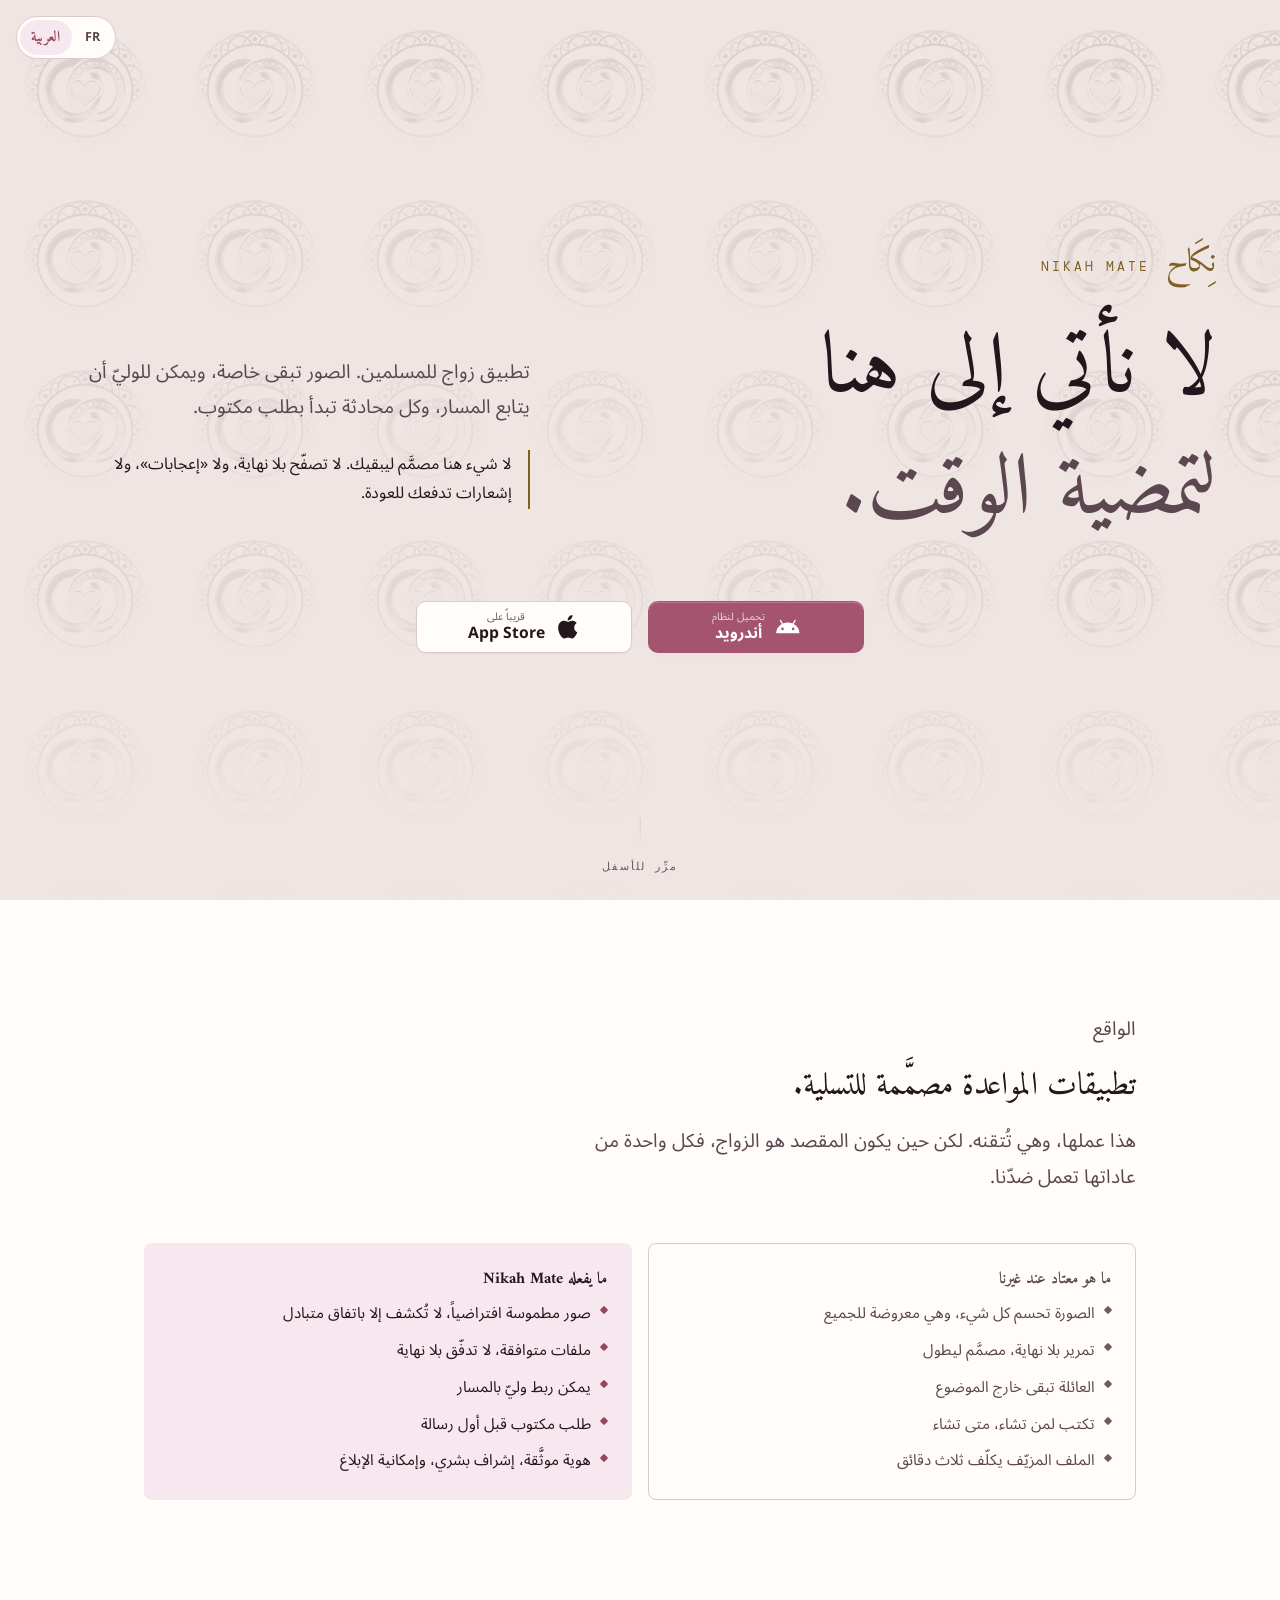
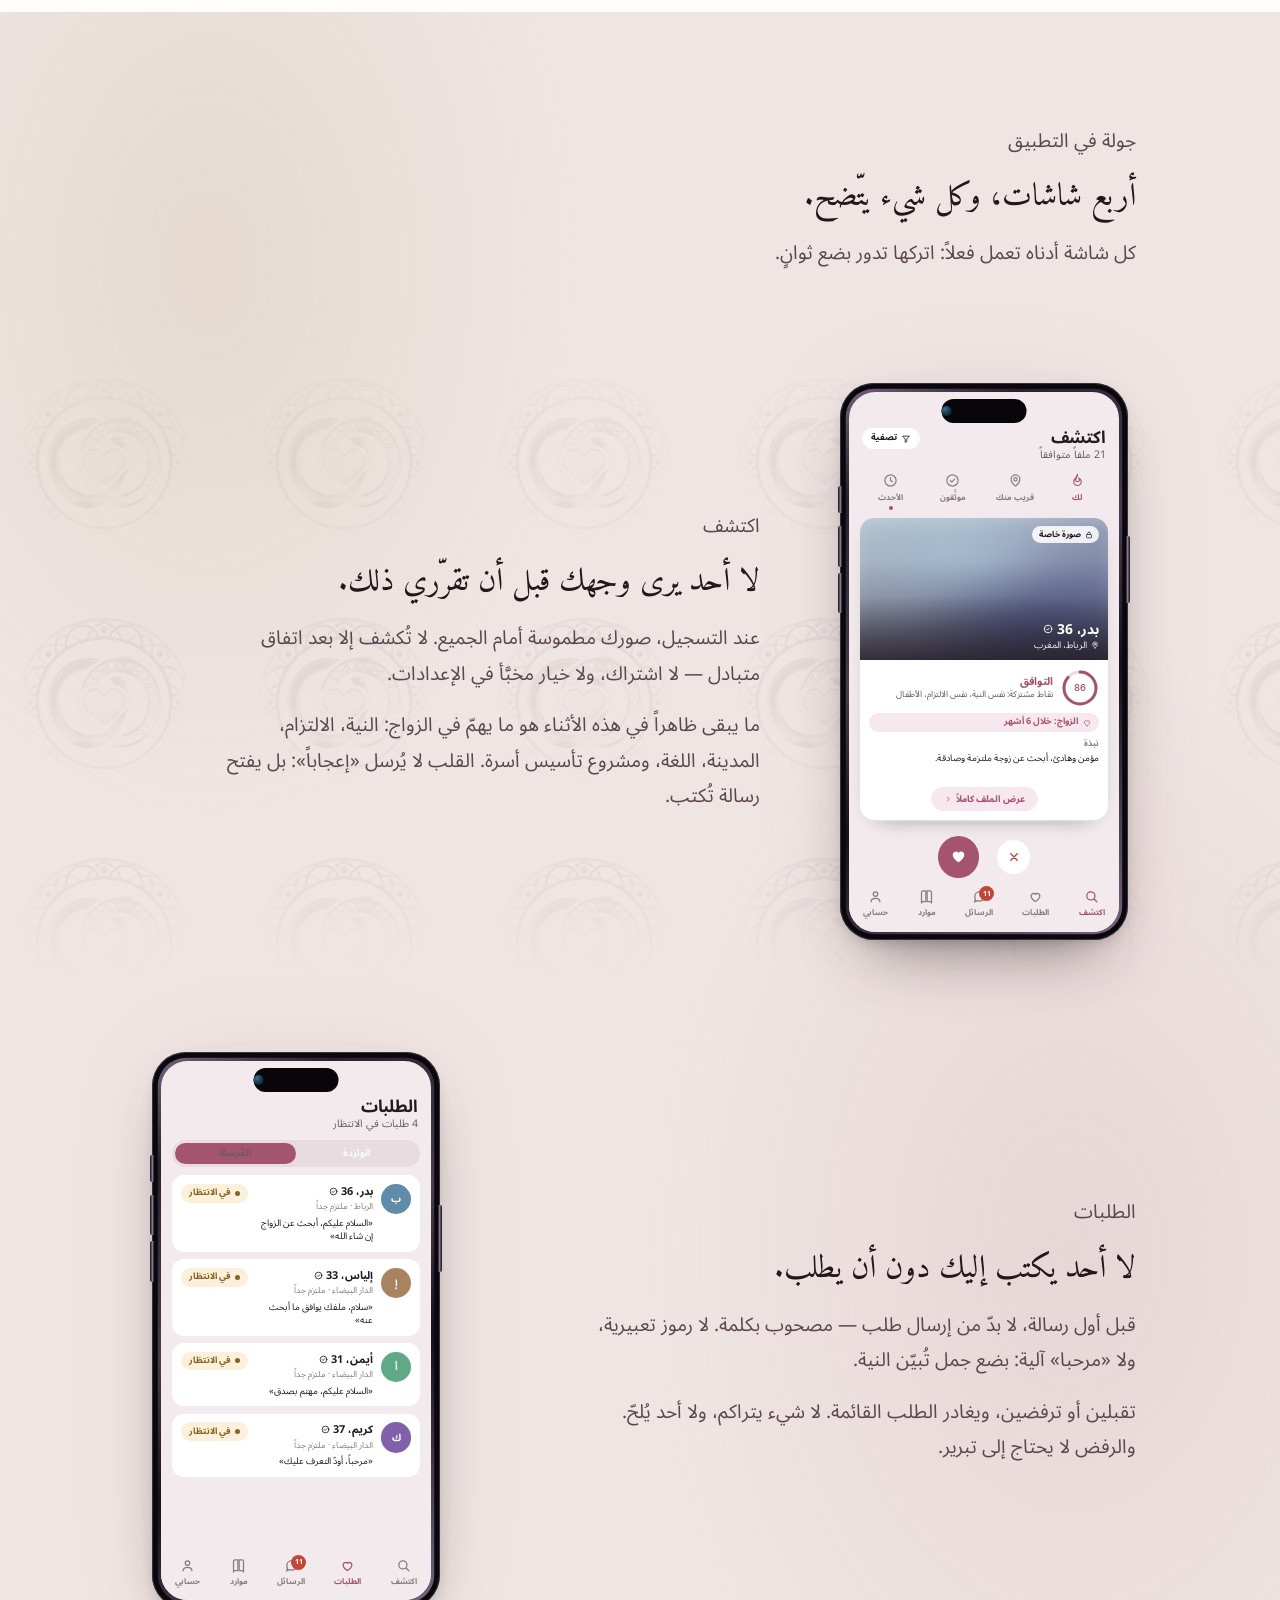
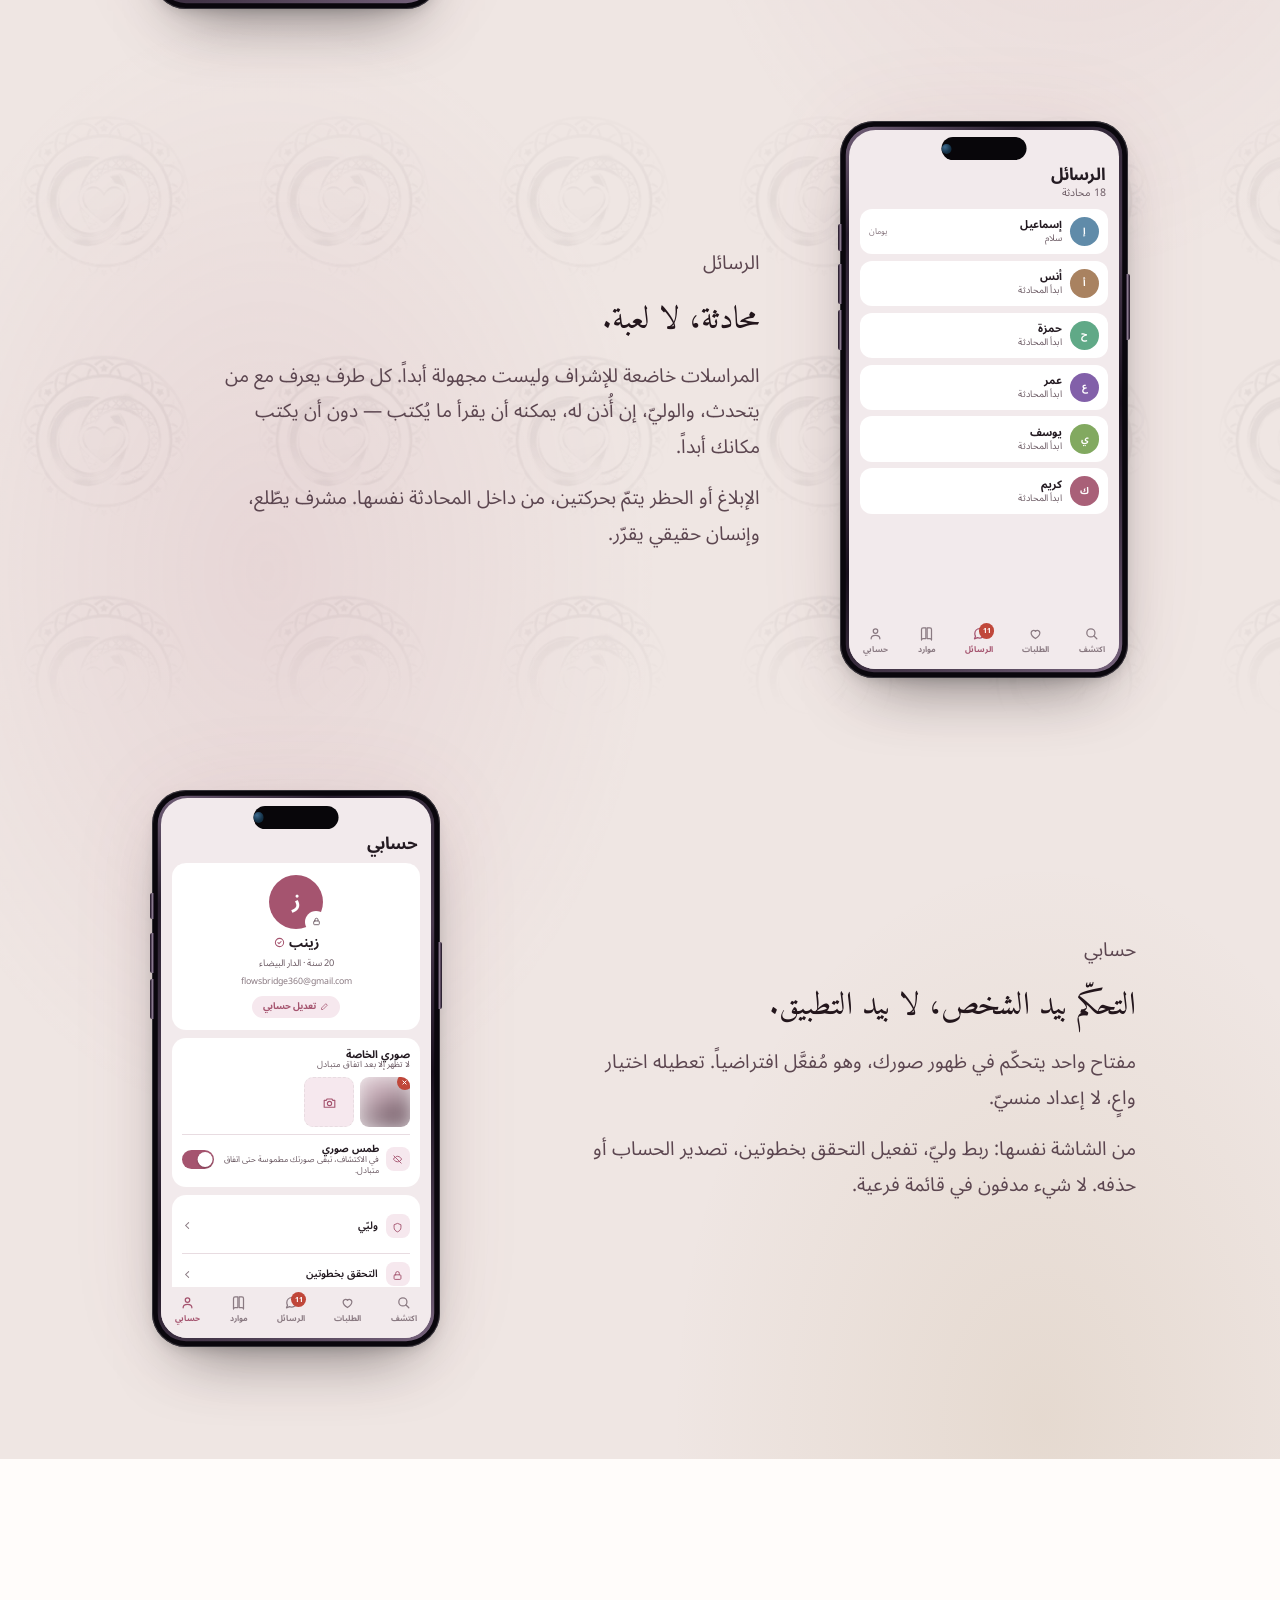
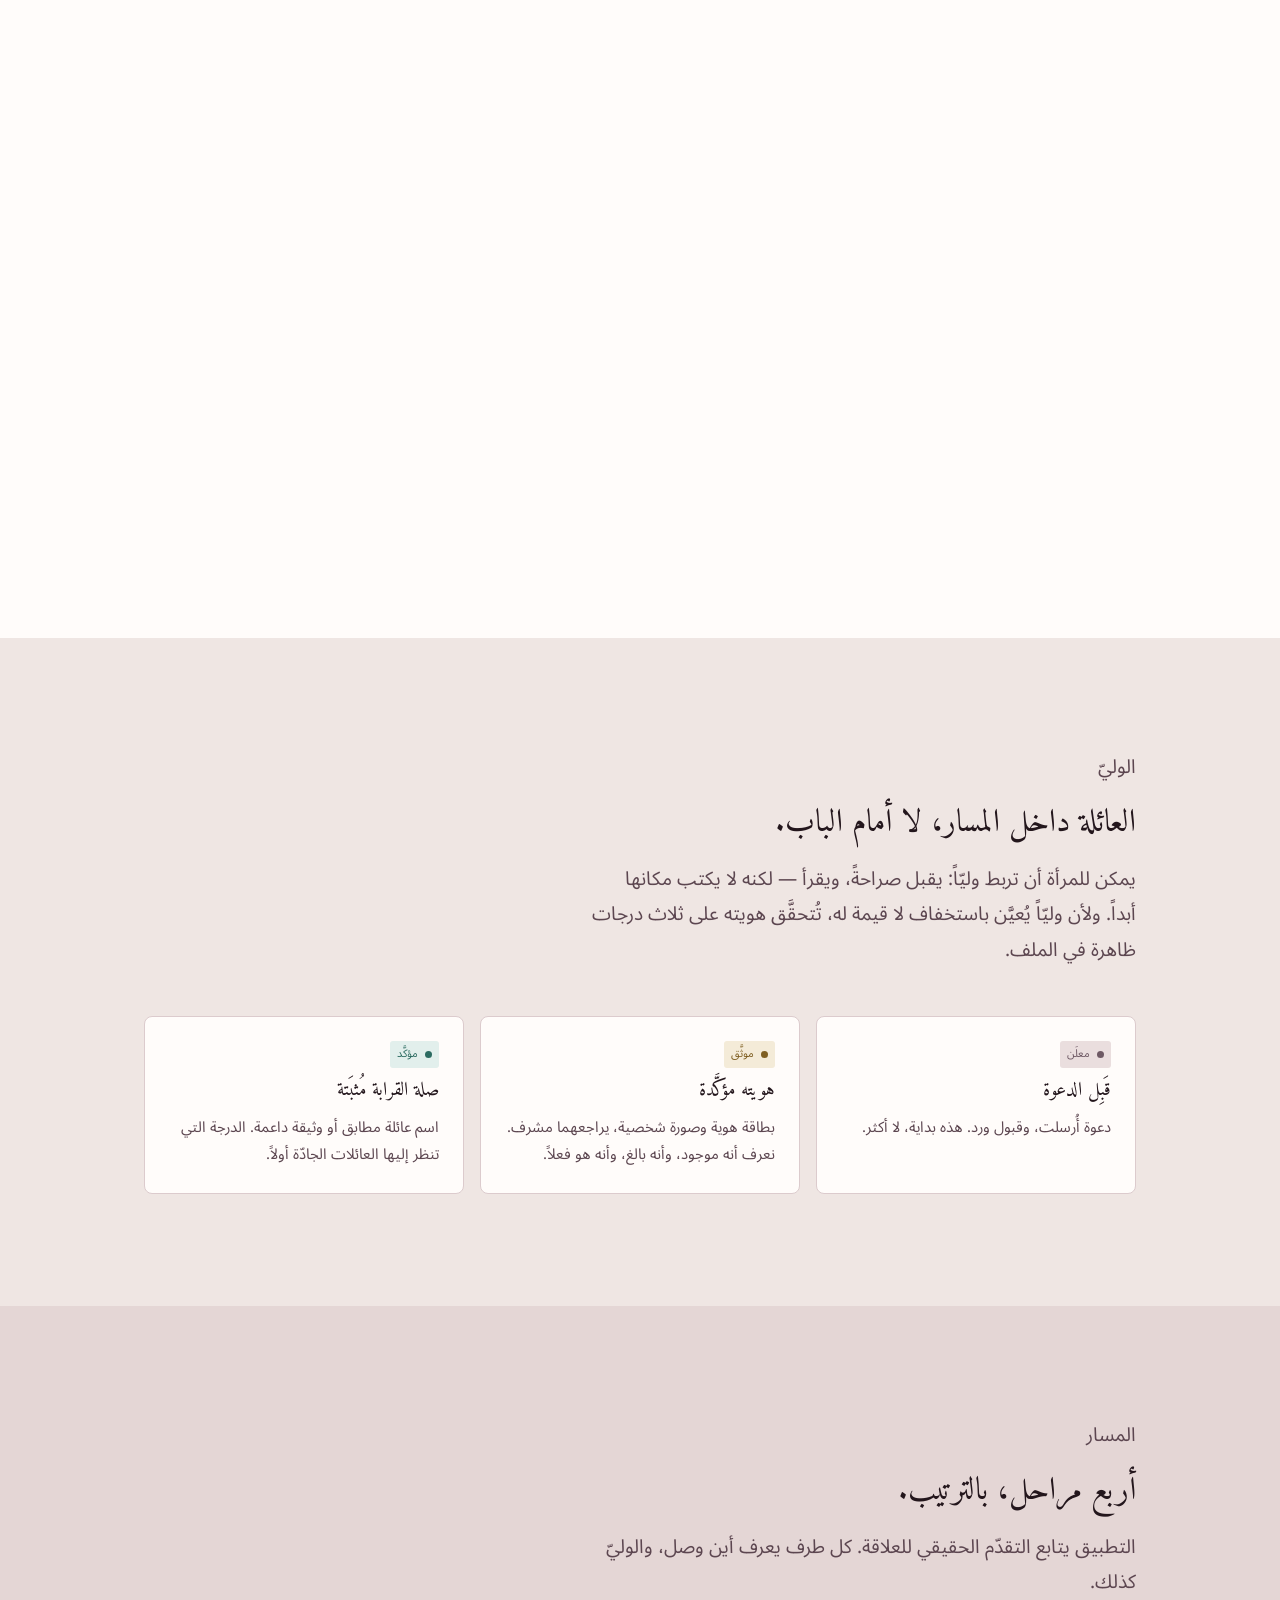
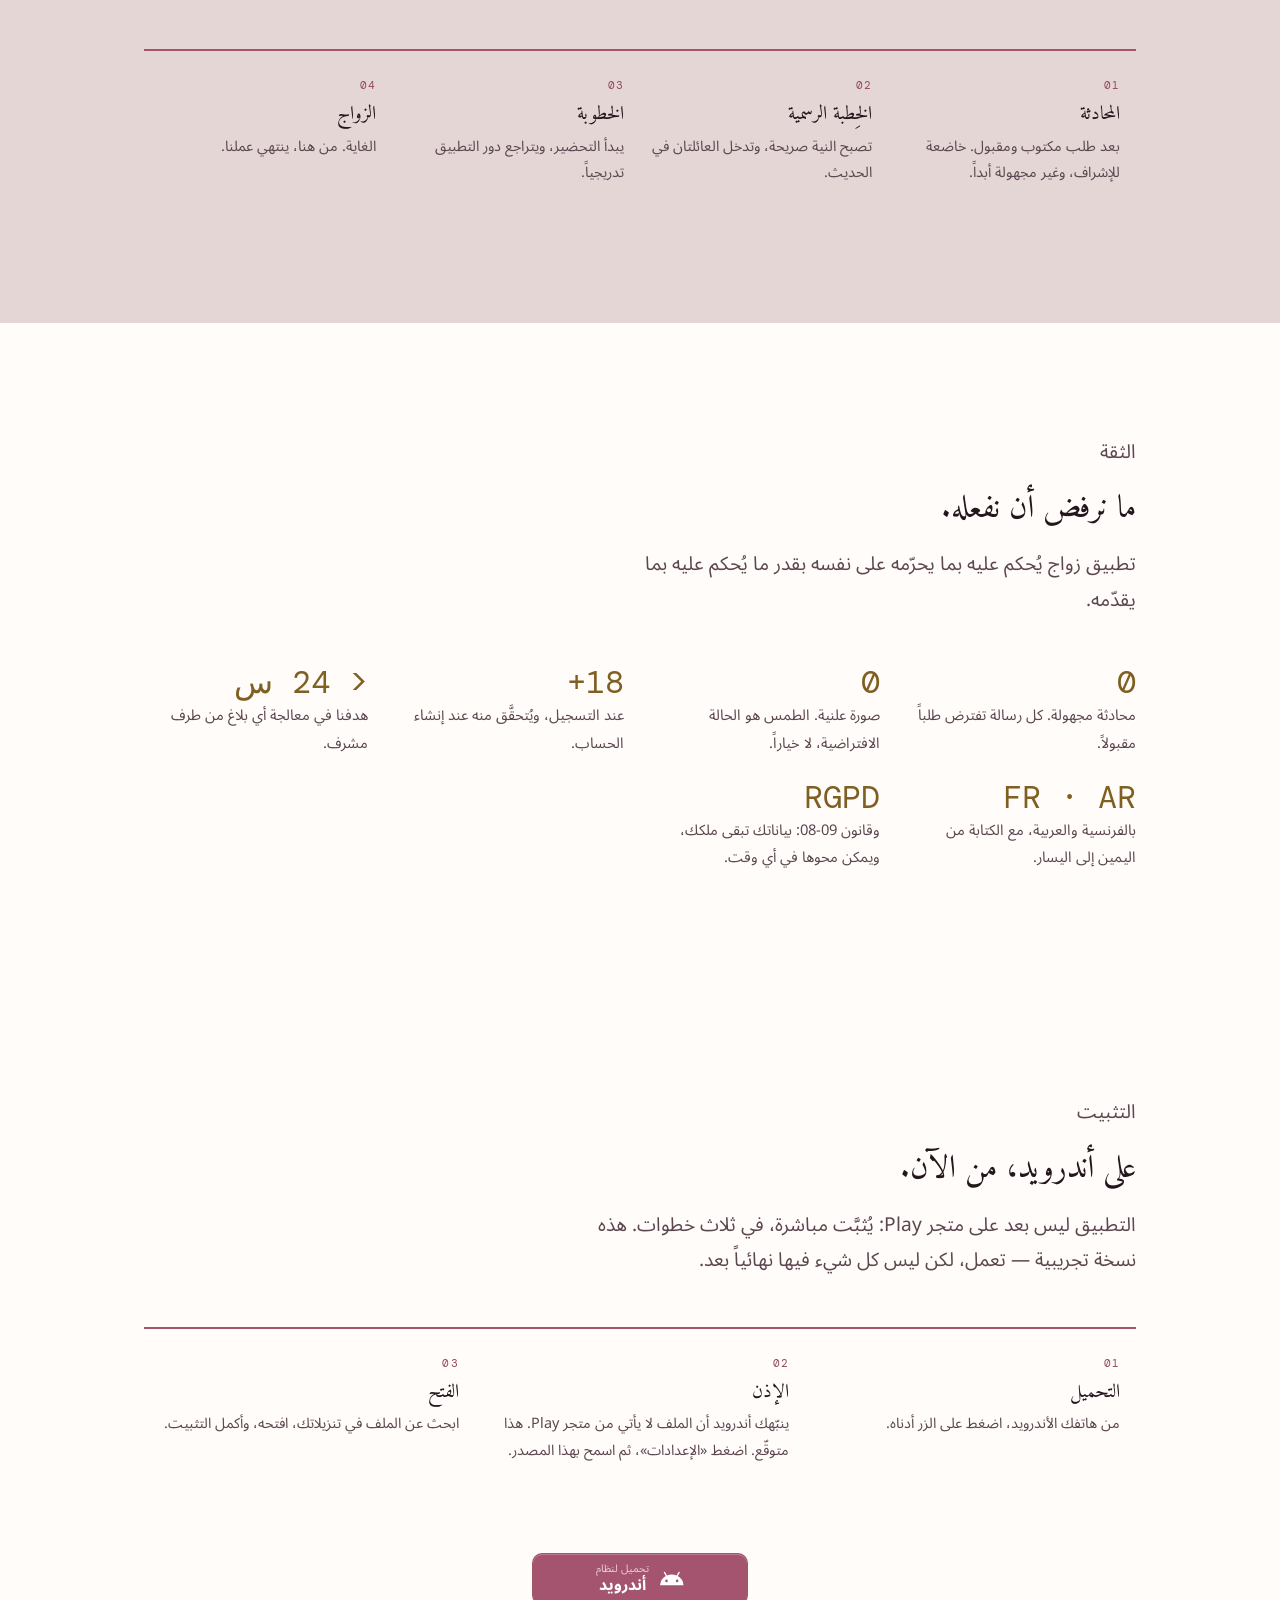
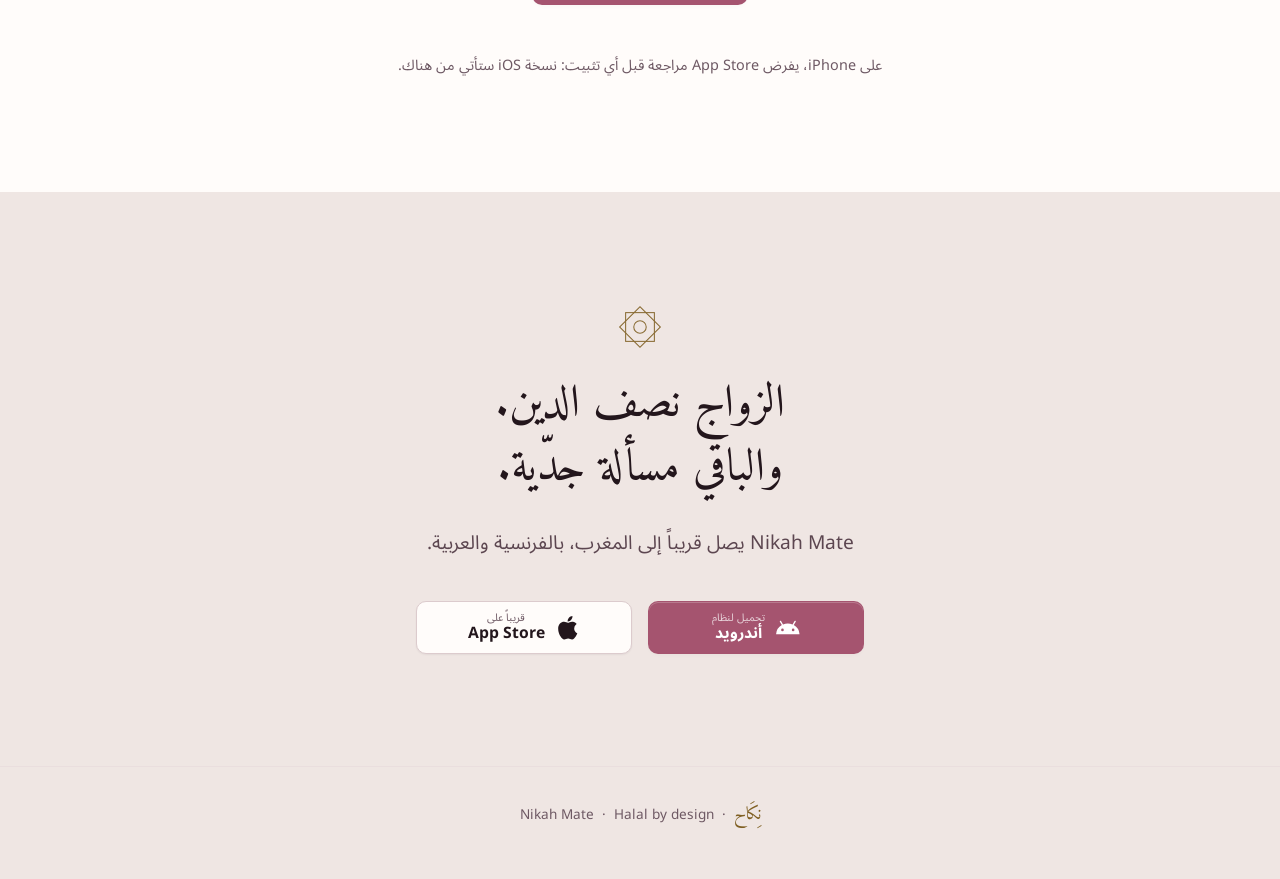
==== ar/index.html @ 3fc9ec85 "feat(i18n): add arabic version with rtl support" ====
<!doctype html>
<html lang="ar" dir="rtl">
<head>
<meta charset="utf-8">
<meta name="viewport" content="width=device-width, initial-scale=1">

<title>Nikah Mate — تطبيق زواج للمسلمين</title>
<meta name="description" content="تطبيق زواج للمسلمين: صور خاصة افتراضياً، ووليّ مرتبط بالمسار، ومحادثات خاضعة للإشراف. قريباً على iOS وأندرويد.">

<!-- Adresse publique du site. Si tu passes un jour à un vrai nom de
     domaine, ce sont ces trois lignes à changer : canonical, og:url,
     og:image. -->
<link rel="canonical" href="https://nikah-mate.netlify.app/ar/">

<!-- Les deux versions de la même page. « x-default » désigne celle à
     servir quand la langue du visiteur ne correspond à aucune des deux. -->
<link rel="alternate" hreflang="fr" href="https://nikah-mate.netlify.app/">
<link rel="alternate" hreflang="ar" href="https://nikah-mate.netlify.app/ar/">
<link rel="alternate" hreflang="x-default" href="https://nikah-mate.netlify.app/">

<meta property="og:type" content="website">
<meta property="og:locale" content="ar_MA">
<meta property="og:site_name" content="Nikah Mate">
<meta property="og:title" content="Nikah Mate — تطبيق زواج للمسلمين">
<meta property="og:description" content="صور خاصة افتراضياً، ووليّ مرتبط بالمسار، ومحادثات خاضعة للإشراف. لا نأتي إلى هنا لتمضية الوقت.">
<meta property="og:url" content="https://nikah-mate.netlify.app/ar/">
<meta property="og:image" content="https://nikah-mate.netlify.app/assets/og.png">
<meta property="og:image:width" content="1200">
<meta property="og:image:height" content="630">
<meta property="og:image:alt" content="شعار Nikah Mate على خلفية باذنجانية.">
<meta name="twitter:card" content="summary_large_image">

<link rel="icon" type="image/png" sizes="32x32" href="../assets/favicon-32.png">
<link rel="apple-touch-icon" href="../assets/apple-touch-icon.png">

<!-- La couleur de la barre du navigateur suit le thème du visiteur. -->
<meta name="theme-color" content="#EFE6E3" media="(prefers-color-scheme: light)">
<meta name="theme-color" content="#191014" media="(prefers-color-scheme: dark)">

<link rel="preconnect" href="https://fonts.googleapis.com">
<link rel="preconnect" href="https://fonts.gstatic.com" crossorigin>
<link rel="stylesheet" href="https://fonts.googleapis.com/css2?family=Amiri:wght@400;700&family=DM+Mono:wght@400;500&family=Noto+Sans+Arabic:wght@400;500;700&family=DM+Sans:opsz,wght@9..40,400;9..40,500;9..40,700&family=Marcellus&display=swap">

<link rel="stylesheet" href="../assets/styles.css">
<script src="../assets/app.js" defer></script>
</head>
<body>

<nav class="langs" aria-label="اللغة">
  <a href="/" lang="fr">FR</a>
  <a href="/ar/" class="ar" lang="ar" aria-current="true">العربية</a>
</nav>

<!-- ══ pictogrammes, définis une fois ══ -->
<svg width="0" height="0" style="position:absolute" aria-hidden="true">
  <defs>
    <g id="i-flame"><path d="M12 2c1 4-3 5-3 9a3 3 0 0 0 6 0c0-1-.4-2-1-3 2 1 4 3.5 4 6a6 6 0 0 1-12 0c0-5 5-6 6-12z"/></g>
    <g id="i-pin"><path d="M12 21s7-5.5 7-11a7 7 0 1 0-14 0c0 5.5 7 11 7 11z"/><circle cx="12" cy="10" r="2.6"/></g>
    <g id="i-check-c"><circle cx="12" cy="12" r="9"/><path d="M8.5 12.2l2.4 2.4 4.6-4.8"/></g>
    <g id="i-clock"><circle cx="12" cy="12" r="9"/><path d="M12 7.5V12l3 1.8"/></g>
    <g id="i-search"><circle cx="11" cy="11" r="6.5"/><path d="M16 16l4.5 4.5"/></g>
    <g id="i-hands"><path d="M12 20s-7-4.3-7-9a4 4 0 0 1 7-2.6A4 4 0 0 1 19 11c0 4.7-7 9-7 9z"/></g>
    <g id="i-msg"><path d="M20.5 11.5a7.8 7.8 0 0 1-8.5 7.8 9 9 0 0 1-3.2-.6L4 20.5l1.6-4.2a7.6 7.6 0 0 1-1.1-4A8 8 0 0 1 12 4.3a8 8 0 0 1 8.5 7.2z"/></g>
    <g id="i-book"><path d="M4 5.5A2.5 2.5 0 0 1 6.5 3H11v17H6.5A2.5 2.5 0 0 0 4 22.5z"/><path d="M20 5.5A2.5 2.5 0 0 0 17.5 3H13v17h4.5a2.5 2.5 0 0 1 2.5 2.5z"/></g>
    <g id="i-user"><circle cx="12" cy="8" r="3.6"/><path d="M5 20.5c0-3.6 3.1-5.6 7-5.6s7 2 7 5.6"/></g>
    <g id="i-heart"><path d="M12 20.4S3.8 15.2 3.8 9.6A4.6 4.6 0 0 1 12 6.9a4.6 4.6 0 0 1 8.2 2.7c0 5.6-8.2 10.8-8.2 10.8z"/></g>
    <g id="i-x"><path d="M6.5 6.5l11 11M17.5 6.5l-11 11"/></g>
    <g id="i-funnel"><path d="M4 5h16l-6 7v6l-4 2v-8z"/></g>
    <g id="i-chev"><path d="M9.5 5.5L16 12l-6.5 6.5"/></g>
    <g id="i-lock"><rect x="4.5" y="10.5" width="15" height="10" rx="2.2"/><path d="M8 10.5V7.4a4 4 0 0 1 8 0v3.1"/></g>
    <g id="i-shield"><path d="M12 3l7.5 3v6c0 4.6-3.2 8-7.5 9.5C7.7 20 4.5 16.6 4.5 12V6z"/></g>
    <g id="i-cam"><path d="M3.5 8.5h3.2l1.6-2.2h7.4l1.6 2.2h3.2v11h-17z"/><circle cx="12" cy="13.6" r="3.4"/></g>
    <g id="i-eye-off"><path d="M4 4l16 16"/><path d="M9.6 5.4A9.8 9.8 0 0 1 12 5c5.5 0 9 6 9 6a15 15 0 0 1-3.2 3.9M6.3 7.4A15.6 15.6 0 0 0 3 11s3.5 6 9 6a9.6 9.6 0 0 0 3.6-.7"/></g>
    <g id="i-apple"><path d="M16.36 1.43c0 1.14-.49 2.27-1.17 3.08-.75.9-1.99 1.57-2.99 1.57-.12 0-.23-.02-.3-.03a1.9 1.9 0 0 1-.04-.39c0-1.15.57-2.27 1.21-2.98.8-.94 2.14-1.64 3.24-1.68.03.13.05.28.05.43zm4.57 15.71c-.03.07-.47 1.58-1.52 3.12-.95 1.34-1.94 2.71-3.43 2.71-1.52 0-1.9-.88-3.63-.88-1.7 0-2.3.91-3.67.91-1.38 0-2.33-1.26-3.43-2.8C4 18.38 2.97 15.57 2.97 12.92c0-4.28 2.79-6.55 5.55-6.55 1.45 0 2.67.95 3.6.95.86 0 2.22-1.01 3.9-1.01.61 0 2.88.06 4.37 2.19-.13.09-2.38 1.37-2.38 4.19 0 3.26 2.85 4.42 2.95 4.45z"/></g>
    <g id="i-android"><path d="M17.6 9.48l1.84-3.18a.63.63 0 0 0-.26-.85.64.64 0 0 0-.83.22l-1.88 3.24a11.43 11.43 0 0 0-8.94 0L5.65 5.67a.64.64 0 0 0-.87-.2c-.28.18-.37.54-.22.83L6.4 9.48A10.78 10.78 0 0 0 1 18h22a10.78 10.78 0 0 0-5.4-8.52zM7 15.25a1.25 1.25 0 1 1 0-2.5 1.25 1.25 0 0 1 0 2.5zm10 0a1.25 1.25 0 1 1 0-2.5 1.25 1.25 0 0 1 0 2.5z"/></g>
    <g id="i-pencil"><path d="M15.5 4.5l4 4L8 20H4v-4z"/></g>
  </defs>
</svg>

<div class="progress" aria-hidden="true"></div>

<!-- ══════════════ HÉRO ══════════════ -->
<header class="hero">
  <div id="lattice" aria-hidden="true"></div>

  <div class="hero-inner">
    <div class="wordmark rise" style="--i:0">
      <span class="ar">نِكَاح</span>
      <span class="lat">Nikah&nbsp;Mate</span>
    </div>

    <h1 class="rise" style="--i:1">
      لا نأتي إلى هنا<br>
      <span class="soft">لتمضية الوقت.</span>
    </h1>

    <div class="hero-side">
      <p class="hero-lede rise" style="--i:2">
        تطبيق زواج للمسلمين. الصور تبقى خاصة، ويمكن للوليّ أن يتابع المسار،
        وكل محادثة تبدأ بطلب مكتوب.
      </p>

      <p class="hero-note rise" style="--i:3">
        لا شيء هنا مصمَّم ليبقيك. لا تصفّح بلا نهاية، ولا «إعجابات»،
        ولا إشعارات تدفعك للعودة.
      </p>
    </div>

    <div class="cta-row rise" style="--i:4">
      <a class="store store--go" href="https://github.com/bisrikarim/nikah-mate-site/releases/latest/download/nikah-mate.apk" download>
        <svg class="store-ico" viewBox="0 0 24 24" fill="currentColor" aria-hidden="true"><use href="#i-android"/></svg>
        <span class="store-tx">
          <span class="small">تحميل لنظام</span>
          <span class="big">أندرويد</span>
        </span>
      </a>
      <span class="store">
        <svg class="store-ico" viewBox="0 0 24 24" fill="currentColor" aria-hidden="true"><use href="#i-apple"/></svg>
        <span class="store-tx">
          <span class="small">قريباً على</span>
          <span class="big">App Store</span>
        </span>
      </span>
    </div>
  </div>

  <div class="scroll-hint" aria-hidden="true"><i></i>مرِّر للأسفل</div>
</header>

<!-- ══════════════ LE CONSTAT ══════════════ -->
<section class="band band--surface">
  <div class="inner">
    <div class="prose rise">
      <p class="eyebrow">الواقع</p>
      <h2>تطبيقات المواعدة مصمَّمة للتسلية.</h2>
      <p>هذا عملها، وهي تُتقنه. لكن حين يكون المقصد هو الزواج، فكل واحدة من عاداتها تعمل ضدّنا.</p>
    </div>

    <div class="contrast-grid">
      <div class="pane pane--them rise" style="--i:0">
        <h3>ما هو معتاد عند غيرنا</h3>
        <ul>
          <li>الصورة تحسم كل شيء، وهي معروضة للجميع</li>
          <li>تمرير بلا نهاية، مصمَّم ليطول</li>
          <li>العائلة تبقى خارج الموضوع</li>
          <li>تكتب لمن تشاء، متى تشاء</li>
          <li>الملف المزيّف يكلّف ثلاث دقائق</li>
        </ul>
      </div>
      <div class="pane pane--us rise" style="--i:1">
        <h3>ما يفعله Nikah Mate</h3>
        <ul>
          <li>صور مطموسة افتراضياً، لا تُكشف إلا باتفاق متبادل</li>
          <li>ملفات متوافقة، لا تدفّق بلا نهاية</li>
          <li>يمكن ربط وليّ بالمسار</li>
          <li>طلب مكتوب قبل أول رسالة</li>
          <li>هوية موثَّقة، إشراف بشري، وإمكانية الإبلاغ</li>
        </ul>
      </div>
    </div>
  </div>
</section>

<!-- ══════════════════════════════════════════════════════════
     LE TOUR DE L'APPLICATION — quatre écrans, quatre gestes
     ══════════════════════════════════════════════════════════ -->
<section class="band band--tour">
  <div class="inner tour">

    <div class="prose rise">
      <p class="eyebrow">جولة في التطبيق</p>
      <h2>أربع شاشات، وكل شيء يتّضح.</h2>
      <p>كل شاشة أدناه تعمل فعلاً: اتركها تدور بضع ثوانٍ.</p>
    </div>

    <!-- ── 1. DÉCOUVRIR ── -->
    <div class="scene scene--tiled">
      <div class="ph rise" role="img" aria-label="شاشة الاكتشاف: بطاقة ملف بصورة مطموسة، والمدينة، ونسبة التوافق، وزرّا الرفض أو إرسال طلب.">
        <div class="ph-screen">
          <div class="ph-head">
            <div style="flex:1">
              <div class="ttl">اكتشف</div>
              <div class="sub">21 ملفاً متوافقاً</div>
            </div>
            <span class="a-pill" style="background:var(--a-card);color:var(--a-ink);padding:.28rem .55rem">
              <svg class="ico" width="10" height="10" viewBox="0 0 24 24" fill="none" stroke="currentColor" stroke-width="2" stroke-linejoin="round"><use href="#i-funnel"/></svg>
              تصفية
            </span>
          </div>

          <div class="ph-body">
            <div>
              <div class="sorttabs" id="d-tabs">
                <div class="sorttab on"><svg class="ico" width="15" height="15" viewBox="0 0 24 24" fill="none" stroke="currentColor" stroke-width="1.9" stroke-linejoin="round"><use href="#i-flame"/></svg><span>لك</span></div>
                <div class="sorttab"><svg class="ico" width="15" height="15" viewBox="0 0 24 24" fill="none" stroke="currentColor" stroke-width="1.9" stroke-linejoin="round"><use href="#i-pin"/></svg><span>قريب منك</span></div>
                <div class="sorttab"><svg class="ico" width="15" height="15" viewBox="0 0 24 24" fill="none" stroke="currentColor" stroke-width="1.9" stroke-linecap="round" stroke-linejoin="round"><use href="#i-check-c"/></svg><span>موثَّقون</span></div>
                <div class="sorttab"><svg class="ico" width="15" height="15" viewBox="0 0 24 24" fill="none" stroke="currentColor" stroke-width="1.9" stroke-linecap="round"><use href="#i-clock"/></svg><span>الأحدث</span></div>
              </div>
              <div class="dotrail"><b id="d-dot"></b></div>
            </div>

            <div class="stack" id="d-stack"></div>

            <div class="dacts">
              <div class="dbtn dbtn--no"><svg class="ico" width="14" height="14" viewBox="0 0 24 24" fill="none" stroke="currentColor" stroke-width="2.4" stroke-linecap="round"><use href="#i-x"/></svg></div>
              <div class="dbtn dbtn--yes" id="d-heart"><svg class="ico" width="17" height="17" viewBox="0 0 24 24" fill="currentColor"><use href="#i-heart"/></svg></div>
            </div>
          </div>

          <nav class="ph-tabs">
            <div class="ph-tab on"><svg class="ico" width="15" height="15" viewBox="0 0 24 24" fill="none" stroke="currentColor" stroke-width="2" stroke-linecap="round"><use href="#i-search"/></svg><span>اكتشف</span></div>
            <div class="ph-tab"><svg class="ico" width="15" height="15" viewBox="0 0 24 24" fill="none" stroke="currentColor" stroke-width="2" stroke-linejoin="round"><use href="#i-hands"/></svg><span>الطلبات</span></div>
            <div class="ph-tab"><svg class="ico" width="15" height="15" viewBox="0 0 24 24" fill="none" stroke="currentColor" stroke-width="2" stroke-linejoin="round"><use href="#i-msg"/></svg><span>الرسائل</span><em class="nb">11</em></div>
            <div class="ph-tab"><svg class="ico" width="15" height="15" viewBox="0 0 24 24" fill="none" stroke="currentColor" stroke-width="2" stroke-linejoin="round"><use href="#i-book"/></svg><span>موارد</span></div>
            <div class="ph-tab"><svg class="ico" width="15" height="15" viewBox="0 0 24 24" fill="none" stroke="currentColor" stroke-width="2" stroke-linecap="round"><use href="#i-user"/></svg><span>حسابي</span></div>
          </nav>
        </div>
      </div>

      <div class="prose rise" style="--i:1">
        <p class="eyebrow">اكتشف</p>
        <h2>لا أحد يرى وجهك قبل أن تقرّري ذلك.</h2>
        <p>
          عند التسجيل، صورك مطموسة أمام الجميع. لا تُكشف إلا بعد اتفاق متبادل —
          لا اشتراك، ولا خيار مخبَّأ في الإعدادات.
        </p>
        <p>
          ما يبقى ظاهراً في هذه الأثناء هو ما يهمّ في الزواج: النية، الالتزام،
          المدينة، اللغة، ومشروع تأسيس أسرة. القلب لا يُرسل «إعجاباً»:
          بل يفتح رسالة تُكتب.
        </p>
      </div>
    </div>

    <!-- ── 2. DEMANDES ── -->
    <div class="scene scene--flip">
      <div class="ph rise" role="img" aria-label="شاشة الطلبات: الطلبات الواردة، وحالتها في الانتظار أو مقبولة.">
        <div class="ph-screen">
          <div class="ph-head">
            <div style="flex:1">
              <div class="ttl">الطلبات</div>
              <div class="sub" id="r-count">4 طلبات في الانتظار</div>
            </div>
          </div>

          <div class="ph-body">
            <div class="seg" id="r-seg">
              <b></b>
              <span class="on">الواردة</span>
              <span>المُرسَلة</span>
            </div>
            <div class="reqlist" id="r-list"></div>
          </div>

          <nav class="ph-tabs">
            <div class="ph-tab"><svg class="ico" width="15" height="15" viewBox="0 0 24 24" fill="none" stroke="currentColor" stroke-width="2" stroke-linecap="round"><use href="#i-search"/></svg><span>اكتشف</span></div>
            <div class="ph-tab on"><svg class="ico" width="15" height="15" viewBox="0 0 24 24" fill="none" stroke="currentColor" stroke-width="2" stroke-linejoin="round"><use href="#i-hands"/></svg><span>الطلبات</span></div>
            <div class="ph-tab"><svg class="ico" width="15" height="15" viewBox="0 0 24 24" fill="none" stroke="currentColor" stroke-width="2" stroke-linejoin="round"><use href="#i-msg"/></svg><span>الرسائل</span><em class="nb">11</em></div>
            <div class="ph-tab"><svg class="ico" width="15" height="15" viewBox="0 0 24 24" fill="none" stroke="currentColor" stroke-width="2" stroke-linejoin="round"><use href="#i-book"/></svg><span>موارد</span></div>
            <div class="ph-tab"><svg class="ico" width="15" height="15" viewBox="0 0 24 24" fill="none" stroke="currentColor" stroke-width="2" stroke-linecap="round"><use href="#i-user"/></svg><span>حسابي</span></div>
          </nav>
        </div>
      </div>

      <div class="prose rise" style="--i:1">
        <p class="eyebrow">الطلبات</p>
        <h2>لا أحد يكتب إليك دون أن يطلب.</h2>
        <p>
          قبل أول رسالة، لا بدّ من إرسال طلب — مصحوب بكلمة. لا رموز تعبيرية،
          ولا «مرحبا» آلية: بضع جمل تُبيّن النية.
        </p>
        <p>
          تقبلين أو ترفضين، ويغادر الطلب القائمة. لا شيء يتراكم، ولا أحد يُلحّ.
          والرفض لا يحتاج إلى تبرير.
        </p>
      </div>
    </div>

    <!-- ── 3. MESSAGES ── -->
    <div class="scene scene--tiled">
      <div class="ph rise" role="img" aria-label="شاشة الرسائل: قائمة المحادثات الجارية.">
        <div class="ph-screen">
          <div class="ph-head">
            <div style="flex:1">
              <div class="ttl">الرسائل</div>
              <div class="sub">18 محادثة</div>
            </div>
          </div>

          <div class="ph-body">
            <div class="convlist" id="m-list"></div>
          </div>

          <nav class="ph-tabs">
            <div class="ph-tab"><svg class="ico" width="15" height="15" viewBox="0 0 24 24" fill="none" stroke="currentColor" stroke-width="2" stroke-linecap="round"><use href="#i-search"/></svg><span>اكتشف</span></div>
            <div class="ph-tab"><svg class="ico" width="15" height="15" viewBox="0 0 24 24" fill="none" stroke="currentColor" stroke-width="2" stroke-linejoin="round"><use href="#i-hands"/></svg><span>الطلبات</span></div>
            <div class="ph-tab on"><svg class="ico" width="15" height="15" viewBox="0 0 24 24" fill="none" stroke="currentColor" stroke-width="2" stroke-linejoin="round"><use href="#i-msg"/></svg><span>الرسائل</span><em class="nb" id="m-badge">11</em></div>
            <div class="ph-tab"><svg class="ico" width="15" height="15" viewBox="0 0 24 24" fill="none" stroke="currentColor" stroke-width="2" stroke-linejoin="round"><use href="#i-book"/></svg><span>موارد</span></div>
            <div class="ph-tab"><svg class="ico" width="15" height="15" viewBox="0 0 24 24" fill="none" stroke="currentColor" stroke-width="2" stroke-linecap="round"><use href="#i-user"/></svg><span>حسابي</span></div>
          </nav>
        </div>
      </div>

      <div class="prose rise" style="--i:1">
        <p class="eyebrow">الرسائل</p>
        <h2>محادثة، لا لعبة.</h2>
        <p>
          المراسلات خاضعة للإشراف وليست مجهولة أبداً. كل طرف يعرف مع من يتحدث،
          والوليّ، إن أُذن له، يمكنه أن يقرأ ما يُكتب — دون أن يكتب مكانك أبداً.
        </p>
        <p>
          الإبلاغ أو الحظر يتمّ بحركتين، من داخل المحادثة نفسها. مشرف يطّلع،
          وإنسان حقيقي يقرّر.
        </p>
      </div>
    </div>

    <!-- ── 4. PROFIL ── -->
    <div class="scene scene--flip">
      <div class="ph rise" role="img" aria-label="شاشة الحساب: الصور الخاصة، ومفتاح الطمس، والوصول إلى الوليّ والتحقق بخطوتين.">
        <div class="ph-screen">
          <div class="ph-head"><div class="ttl">حسابي</div></div>

          <div class="ph-body">
            <div class="pcard">
              <div class="pav">
                <div class="circle">ز</div>
                <div class="badge"><svg class="ico" width="9" height="9" viewBox="0 0 24 24" fill="none" stroke="currentColor" stroke-width="2.4" stroke-linecap="round"><use href="#i-lock"/></svg></div>
              </div>
              <div class="nm">
                زينب
                <svg class="ico" width="11" height="11" viewBox="0 0 24 24" fill="none" stroke="var(--a-accent)" stroke-width="2.2" stroke-linecap="round" stroke-linejoin="round"><use href="#i-check-c"/></svg>
              </div>
              <div class="mt">20 سنة · الدار البيضاء</div>
              <div class="em">flowsbridge360@gmail.com</div>
              <span class="pbtn">
                <svg class="ico" width="9" height="9" viewBox="0 0 24 24" fill="none" stroke="currentColor" stroke-width="2" stroke-linejoin="round"><use href="#i-pencil"/></svg>
                تعديل حسابي
              </span>
            </div>

            <div class="psec">
              <div>
                <div class="h">صوري الخاصة</div>
                <div class="s">لا تظهر إلا بعد اتفاق متبادل</div>
              </div>

              <div class="photos">
                <div class="photo blurred" id="p-photo">
                  <div class="img" style="background:
                    radial-gradient(58% 52% at 42% 30%, #C9A9B6, transparent 68%),
                    radial-gradient(66% 58% at 70% 74%, #6E5460, transparent 72%),
                    linear-gradient(155deg, #EADCE1, #7C6470)"></div>
                  <div class="x"><svg class="ico" width="7" height="7" viewBox="0 0 24 24" fill="none" stroke="currentColor" stroke-width="3.4" stroke-linecap="round"><use href="#i-x"/></svg></div>
                </div>
                <div class="photo photo--add">
                  <svg class="ico" width="15" height="15" viewBox="0 0 24 24" fill="none" stroke="currentColor" stroke-width="1.8" stroke-linejoin="round"><use href="#i-cam"/></svg>
                </div>
              </div>

              <div class="prow">
                <div class="ic"><svg class="ico" width="11" height="11" viewBox="0 0 24 24" fill="none" stroke="currentColor" stroke-width="2" stroke-linecap="round"><use href="#i-eye-off"/></svg></div>
                <div class="tx">
                  <b>طمس صوري</b>
                  <span>في الاكتشاف، تبقى صورتك مطموسة حتى اتفاق متبادل.</span>
                </div>
                <div class="sw on" id="p-switch"><i></i></div>
              </div>
            </div>

            <div class="psec pmenu">
              <div>
                <div class="ic" style="width:1.5rem;height:1.5rem;border-radius:8px;background:var(--a-wash);color:var(--a-accent);display:grid;place-items:center">
                  <svg class="ico" width="11" height="11" viewBox="0 0 24 24" fill="none" stroke="currentColor" stroke-width="2" stroke-linejoin="round"><use href="#i-shield"/></svg>
                </div>
                وليّي
                <svg class="ico ch" width="11" height="11" viewBox="0 0 24 24" fill="none" stroke="currentColor" stroke-width="2.2" stroke-linecap="round"><use href="#i-chev"/></svg>
              </div>
              <div>
                <div class="ic" style="width:1.5rem;height:1.5rem;border-radius:8px;background:var(--a-wash);color:var(--a-accent);display:grid;place-items:center">
                  <svg class="ico" width="11" height="11" viewBox="0 0 24 24" fill="none" stroke="currentColor" stroke-width="2" stroke-linecap="round"><use href="#i-lock"/></svg>
                </div>
                التحقق بخطوتين
                <svg class="ico ch" width="11" height="11" viewBox="0 0 24 24" fill="none" stroke="currentColor" stroke-width="2.2" stroke-linecap="round"><use href="#i-chev"/></svg>
              </div>
            </div>
          </div>

          <nav class="ph-tabs">
            <div class="ph-tab"><svg class="ico" width="15" height="15" viewBox="0 0 24 24" fill="none" stroke="currentColor" stroke-width="2" stroke-linecap="round"><use href="#i-search"/></svg><span>اكتشف</span></div>
            <div class="ph-tab"><svg class="ico" width="15" height="15" viewBox="0 0 24 24" fill="none" stroke="currentColor" stroke-width="2" stroke-linejoin="round"><use href="#i-hands"/></svg><span>الطلبات</span></div>
            <div class="ph-tab"><svg class="ico" width="15" height="15" viewBox="0 0 24 24" fill="none" stroke="currentColor" stroke-width="2" stroke-linejoin="round"><use href="#i-msg"/></svg><span>الرسائل</span><em class="nb">11</em></div>
            <div class="ph-tab"><svg class="ico" width="15" height="15" viewBox="0 0 24 24" fill="none" stroke="currentColor" stroke-width="2" stroke-linejoin="round"><use href="#i-book"/></svg><span>موارد</span></div>
            <div class="ph-tab on"><svg class="ico" width="15" height="15" viewBox="0 0 24 24" fill="none" stroke="currentColor" stroke-width="2" stroke-linecap="round"><use href="#i-user"/></svg><span>حسابي</span></div>
          </nav>
        </div>
      </div>

      <div class="prose rise" style="--i:1">
        <p class="eyebrow">حسابي</p>
        <h2>التحكّم بيد الشخص، لا بيد التطبيق.</h2>
        <p>
          مفتاح واحد يتحكّم في ظهور صورك، وهو مُفعَّل افتراضياً. تعطيله اختيار
          واعٍ، لا إعداد منسيّ.
        </p>
        <p>
          من الشاشة نفسها: ربط وليّ، تفعيل التحقق بخطوتين، تصدير الحساب أو حذفه.
          لا شيء مدفون في قائمة فرعية.
        </p>
      </div>
    </div>

  </div>
</section>

<!-- ══════════════ COMPATIBILITÉ ══════════════ -->
<section class="band band--surface">
  <div class="inner">
    <div class="prose rise">
      <p class="eyebrow">التوافق</p>
      <h2>سبعة معايير. بلا أي ذكاء اصطناعي.</h2>
      <p>
        النتيجة ليست سرّاً صناعياً: إنها عملية جمع. هذه هي الأوزان بالضبط، كما هي
        مكتوبة في الكود. أي معيار لم تملئيه يُهمَل، ويُعاد توزيع وزنه على الباقي.
      </p>
    </div>

    <div class="weights rise">
      <div class="w-row"><span class="lbl">النية</span><div class="w-track"><div class="w-fill" style="--w:1;   --i:0"></div></div><span class="num mono">25</span></div>
      <div class="w-row"><span class="lbl">الالتزام</span><div class="w-track"><div class="w-fill" style="--w:0.8; --i:1"></div></div><span class="num mono">20</span></div>
      <div class="w-row"><span class="lbl">الأطفال</span><div class="w-track"><div class="w-fill" style="--w:0.8; --i:2"></div></div><span class="num mono">20</span></div>
      <div class="w-row"><span class="lbl">المكان</span><div class="w-track"><div class="w-fill" style="--w:0.6; --i:3"></div></div><span class="num mono">15</span></div>
      <div class="w-row"><span class="lbl">اللغات</span><div class="w-track"><div class="w-fill" style="--w:0.4; --i:4"></div></div><span class="num mono">10</span></div>
      <div class="w-row"><span class="lbl">التدخين</span><div class="w-track"><div class="w-fill" style="--w:0.2; --i:5"></div></div><span class="num mono">5</span></div>
      <div class="w-row"><span class="lbl">الكحول</span><div class="w-track"><div class="w-fill" style="--w:0.2; --i:6"></div></div><span class="num mono">5</span></div>
    </div>
  </div>
</section>

<!-- ══════════════ LE WALI ══════════════ -->
<section class="band">
  <div class="inner">
    <div class="prose rise">
      <p class="eyebrow">الوليّ</p>
      <h2>العائلة داخل المسار، لا أمام الباب.</h2>
      <p>
        يمكن للمرأة أن تربط وليّاً: يقبل صراحةً، ويقرأ — لكنه لا يكتب مكانها أبداً.
        ولأن وليّاً يُعيَّن باستخفاف لا قيمة له، تُتحقَّق هويته على ثلاث درجات
        ظاهرة في الملف.
      </p>
    </div>

    <div class="tiers">
      <div class="tier tier--1 rise" style="--i:0">
        <span class="chip">معلَن</span>
        <h3>قَبِل الدعوة</h3>
        <p>دعوة أُرسلت، وقبول ورد. هذه بداية، لا أكثر.</p>
      </div>
      <div class="tier tier--2 rise" style="--i:1">
        <span class="chip">موثَّق</span>
        <h3>هويته مؤكَّدة</h3>
        <p>بطاقة هوية وصورة شخصية، يراجعهما مشرف. نعرف أنه موجود، وأنه بالغ، وأنه هو فعلاً.</p>
      </div>
      <div class="tier tier--3 rise" style="--i:2">
        <span class="chip">مؤكَّد</span>
        <h3>صلة القرابة مُثبَتة</h3>
        <p>اسم عائلة مطابق أو وثيقة داعمة. الدرجة التي تنظر إليها العائلات الجادّة أولاً.</p>
      </div>
    </div>
  </div>
</section>

<!-- ══════════════ LE PARCOURS ══════════════ -->
<section class="band band--deep">
  <div class="inner">
    <div class="prose rise">
      <p class="eyebrow">المسار</p>
      <h2>أربع مراحل، بالترتيب.</h2>
      <p>التطبيق يتابع التقدّم الحقيقي للعلاقة. كل طرف يعرف أين وصل، والوليّ كذلك.</p>
    </div>

    <div class="path">
      <div class="step rise" style="--i:0"><span class="n mono">01</span><h3>المحادثة</h3><p>بعد طلب مكتوب ومقبول. خاضعة للإشراف، وغير مجهولة أبداً.</p></div>
      <div class="step rise" style="--i:1"><span class="n mono">02</span><h3>الخِطبة الرسمية</h3><p>تصبح النية صريحة، وتدخل العائلتان في الحديث.</p></div>
      <div class="step rise" style="--i:2"><span class="n mono">03</span><h3>الخطوبة</h3><p>يبدأ التحضير، ويتراجع دور التطبيق تدريجياً.</p></div>
      <div class="step rise" style="--i:3"><span class="n mono">04</span><h3>الزواج</h3><p>الغاية. من هنا، ينتهي عملنا.</p></div>
    </div>
  </div>
</section>

<!-- ══════════════ CONFIANCE ══════════════ -->
<section class="band band--surface">
  <div class="inner">
    <div class="prose rise">
      <p class="eyebrow">الثقة</p>
      <h2>ما نرفض أن نفعله.</h2>
      <p>تطبيق زواج يُحكم عليه بما يحرّمه على نفسه بقدر ما يُحكم عليه بما يقدّمه.</p>
    </div>

    <div class="facts">
      <div class="fact rise" style="--i:0"><span class="big">0</span><span class="k">محادثة مجهولة. كل رسالة تفترض طلباً مقبولاً.</span></div>
      <div class="fact rise" style="--i:1"><span class="big">0</span><span class="k">صورة علنية. الطمس هو الحالة الافتراضية، لا خياراً.</span></div>
      <div class="fact rise" style="--i:2"><span class="big">18+</span><span class="k">عند التسجيل، ويُتحقَّق منه عند إنشاء الحساب.</span></div>
      <div class="fact rise" style="--i:3"><span class="big">&lt;&nbsp;24&nbsp;س</span><span class="k">هدفنا في معالجة أي بلاغ من طرف مشرف.</span></div>
      <div class="fact rise" style="--i:4"><span class="big">FR&nbsp;·&nbsp;AR</span><span class="k">بالفرنسية والعربية، مع الكتابة من اليمين إلى اليسار.</span></div>
      <div class="fact rise" style="--i:5"><span class="big">RGPD</span><span class="k">وقانون 09-08: بياناتك تبقى ملكك، ويمكن محوها في أي وقت.</span></div>
    </div>
  </div>
</section>

<!-- ══════════════ INSTALLER ══════════════ -->
<section class="band band--surface">
  <div class="inner">
    <div class="prose rise">
      <p class="eyebrow">التثبيت</p>
      <h2>على أندرويد، من الآن.</h2>
      <p>
        التطبيق ليس بعد على متجر Play: يُثبَّت مباشرة، في ثلاث خطوات. هذه نسخة
        تجريبية — تعمل، لكن ليس كل شيء فيها نهائياً بعد.
      </p>
    </div>

    <div class="path">
      <div class="step rise" style="--i:0">
        <span class="n mono">01</span>
        <h3>التحميل</h3>
        <p>من هاتفك الأندرويد، اضغط على الزر أدناه.</p>
      </div>
      <div class="step rise" style="--i:1">
        <span class="n mono">02</span>
        <h3>الإذن</h3>
        <p>
          ينبّهك أندرويد أن الملف لا يأتي من متجر Play. هذا متوقّع. اضغط
          «الإعدادات»، ثم اسمح بهذا المصدر.
        </p>
      </div>
      <div class="step rise" style="--i:2">
        <span class="n mono">03</span>
        <h3>الفتح</h3>
        <p>ابحث عن الملف في تنزيلاتك، افتحه، وأكمل التثبيت.</p>
      </div>
    </div>

    <div class="cta-row rise" style="justify-content: center">
      <a class="store store--go" href="https://github.com/bisrikarim/nikah-mate-site/releases/latest/download/nikah-mate.apk" download>
        <svg class="store-ico" viewBox="0 0 24 24" fill="currentColor" aria-hidden="true"><use href="#i-android"/></svg>
        <span class="store-tx">
          <span class="small">تحميل لنظام</span>
          <span class="big">أندرويد</span>
        </span>
      </a>
    </div>

    <p class="rise" style="text-align:center; font-size:0.9rem; color:var(--ink-mute); max-width:34rem; margin:0 auto">
      على iPhone، يفرض App Store مراجعة قبل أي تثبيت: نسخة iOS ستأتي من هناك.
    </p>
  </div>
</section>

<!-- ══════════════ CLÔTURE ══════════════ -->
<section class="band">
  <div class="close rise">
    <svg class="seal" viewBox="0 0 48 48" fill="none" stroke="currentColor" stroke-width="1.1" aria-hidden="true">
      <rect x="9" y="9" width="30" height="30" />
      <rect x="9" y="9" width="30" height="30" transform="rotate(45 24 24)" />
      <circle cx="24" cy="24" r="6.5" />
    </svg>

    <h2>الزواج نصف الدين.<br>والباقي مسألة جدّية.</h2>

    <p style="color: var(--ink-soft); font-size: var(--t-1)">
      ‏Nikah Mate‏ يصل قريباً إلى المغرب، بالفرنسية والعربية.
    </p>

    <div class="cta-row">
      <a class="store store--go" href="https://github.com/bisrikarim/nikah-mate-site/releases/latest/download/nikah-mate.apk" download>
        <svg class="store-ico" viewBox="0 0 24 24" fill="currentColor" aria-hidden="true"><use href="#i-android"/></svg>
        <span class="store-tx">
          <span class="small">تحميل لنظام</span>
          <span class="big">أندرويد</span>
        </span>
      </a>
      <span class="store">
        <svg class="store-ico" viewBox="0 0 24 24" fill="currentColor" aria-hidden="true"><use href="#i-apple"/></svg>
        <span class="store-tx">
          <span class="small">قريباً على</span>
          <span class="big">App Store</span>
        </span>
      </span>
    </div>
  </div>
</section>

<footer>
  <span class="ar" style="font-size: 1.1rem; color: var(--brass)">نِكَاح</span>
  &nbsp;·&nbsp; Nikah Mate &nbsp;·&nbsp; Halal by design
</footer>

</body>
</html>
---- assets/styles.css ----
/* ══════════════ JETONS DE LA PAGE ══════════════
   Deux moments d'un même riad : la lumière de midi sur le plâtre rosé,
   le crépuscule sur l'aubergine et le laiton. */
:root {
  --ground:      #EFE6E3;
  --ground-deep: #E4D6D5;
  --surface:     #FFFCFA;
  --ink:         #23161C;
  --ink-soft:    #5C4650;
  --ink-mute:    #6E5964;
  --rose:        #A5546F;
  --rose-ink:    #93475F;
  --cta-bg:      #A5546F;
  --cta-ink:     #FFFFFF;
  --rose-wash:   #F6E8EE;
  --brass:       #7F5F22;
  --brass-wash:  #F4EBD8;
  --zellige:     #2C6B61;
  --zellige-wash:#E2EFEC;
  --rule:        #DCCBCD;
  --rule-soft:   #EADEDE;
  --lattice-a:   0.11;
  --tour-a:      0.05;
  --halo-rose:   rgba(165, 84, 111, 0.11);
  --halo-brass:  rgba(143, 107, 39, 0.10);
  --shade:       rgba(35, 22, 28, 0.06);

  --scrim-a: rgba(239, 230, 227, 0);
  --scrim-m: rgba(239, 230, 227, 0.55);
  --scrim-b: rgba(239, 230, 227, 1);

  /* échelle typographique — 7 crans, pas un de plus */
  --t--1: 0.82rem;
  --t-0:  1rem;
  --t-1:  1.2rem;
  --t-2:  1.5rem;
  --t-3:  2rem;
  --t-4:  2.85rem;
  --t-5:  clamp(2.8rem, 7.6vw, 6.5rem);

  /* rythme sur 8 */
  --s-1: 0.5rem;
  --s-2: 1rem;
  --s-3: 1.5rem;
  --s-4: 2rem;
  --s-5: 3rem;
  --s-6: 4.5rem;
  --s-7: 7rem;

  /* ── JETONS DE L'APPLICATION ──
     Volontairement FIXES : l'écran du téléphone montre l'app, qui a son
     propre thème clair. Une capture ne change pas de couleur parce que le
     site qui l'affiche est en mode sombre. */
  --a-bg:     #F2EAEC;
  --a-card:   #FFFFFF;
  --a-ink:    #241B22;
  --a-sub:    #6C5B64;
  --a-faint:  #8A7A82;
  --a-accent: #A5546F;
  --a-wash:   #F6E8EE;
  --a-line:   #E8DCE1;
  --a-amber:  #8A6420;
  --a-amber-bg:#FAF0DB;
  --a-green:  #3F6B57;
  --a-green-bg:#E6F0EA;
  --a-red:    #C0473A;

  /* le médaillon du logo, découpé et transformé en masque */
  --logo-tile: url(motif.png);

  /* ── LE BOÎTIER ── aubergine metallise, fixe lui aussi */
  --d-hi:    #7A6680;
  --d-mid:   #4B3C50;
  --d-lo:    #2A2030;
  --d-deep:  #180F1C;
  --d-bezel: #0A070D;
}

@media (prefers-color-scheme: dark) {
  :root:not([data-theme="light"]) {
    --ground:      #191014;
    --ground-deep: #120B0E;
    --surface:     #241821;
    --ink:         #F2E7EB;
    --ink-soft:    #BCA7B1;
    --ink-mute:    #92808A;
    --rose:        #DFA0B6;
    --rose-ink:    #E7ADC0;
    --cta-bg:      #DFA0B6;
    --cta-ink:     #241018;
    --rose-wash:   #34202A;
    --brass:       #D8AE62;
    --brass-wash:  #33281A;
    --zellige:     #6FB6A8;
    --zellige-wash:#1B2E2B;
    --rule:        #3A2A33;
    --rule-soft:   #2C1F27;
    --lattice-a:   0.14;
    --tour-a:      0.07;
    --halo-rose:   rgba(223, 160, 182, 0.10);
    --halo-brass:  rgba(216, 174, 98, 0.09);
    --shade:       rgba(0, 0, 0, 0.28);

    --scrim-a: rgba(25, 16, 20, 0);
    --scrim-m: rgba(25, 16, 20, 0.52);
    --scrim-b: rgba(25, 16, 20, 1);
  }
}

:root[data-theme="dark"] {
  --ground:      #191014;
  --ground-deep: #120B0E;
  --surface:     #241821;
  --ink:         #F2E7EB;
  --ink-soft:    #BCA7B1;
  --ink-mute:    #92808A;
  --rose:        #DFA0B6;
  --rose-ink:    #E7ADC0;
  --cta-bg:      #DFA0B6;
  --cta-ink:     #241018;
  --rose-wash:   #34202A;
  --brass:       #D8AE62;
  --brass-wash:  #33281A;
  --zellige:     #6FB6A8;
  --zellige-wash:#1B2E2B;
  --rule:        #3A2A33;
  --rule-soft:   #2C1F27;
  --lattice-a:   0.14;
  --tour-a:      0.07;
  --halo-rose:   rgba(223, 160, 182, 0.10);
  --halo-brass:  rgba(216, 174, 98, 0.09);
  --shade:       rgba(0, 0, 0, 0.28);

  --scrim-a: rgba(25, 16, 20, 0);
  --scrim-m: rgba(25, 16, 20, 0.52);
  --scrim-b: rgba(25, 16, 20, 1);
}

/* ══════════════ SOCLE ══════════════ */
*, *::before, *::after { box-sizing: border-box; }
svg { display: block; }

body {
  margin: 0;
  background: var(--ground);
  color: var(--ink);
  font-family: "DM Sans", "Segoe UI", system-ui, sans-serif;
  font-size: var(--t-0);
  line-height: 1.62;
  -webkit-font-smoothing: antialiased;
  overflow-x: hidden;
}

h1, h2, h3 {
  font-family: Marcellus, "Iowan Old Style", Georgia, serif;
  font-weight: 400;
  line-height: 1.14;
  letter-spacing: -0.012em;
  text-wrap: balance;
  margin: 0;
}

p { margin: 0; }

a { color: var(--rose-ink); text-decoration-thickness: 1px; text-underline-offset: 3px; }

:focus-visible { outline: 2px solid var(--rose); outline-offset: 3px; border-radius: 2px; }

.ar { font-family: Amiri, "Traditional Arabic", serif; direction: rtl; unicode-bidi: isolate; }

.mono { font-family: "DM Mono", ui-monospace, monospace; font-variant-numeric: tabular-nums; }

.eyebrow {
  font-family: "DM Mono", ui-monospace, monospace;
  font-size: var(--t--1);
  letter-spacing: 0.16em;
  text-transform: uppercase;
  color: var(--ink-mute);
}

.band { padding: var(--s-7) var(--s-3); display: flex; justify-content: center; }
.band--surface { background: var(--surface); }
.band--deep { background: var(--ground-deep); }
.band--tight { padding-top: var(--s-5); padding-bottom: var(--s-5); }

.inner { width: 100%; max-width: 62rem; display: flex; flex-direction: column; gap: var(--s-5); }

.prose { max-width: 34rem; display: flex; flex-direction: column; gap: var(--s-2); }
.prose p { color: var(--ink-soft); font-size: var(--t-1); }
.prose h2 { font-size: var(--t-3); }


/* ══════════════ SÉLECTEUR DE LANGUE ══════════════ */
.langs {
  position: fixed; top: var(--s-2); inset-inline-end: var(--s-2); z-index: 30;
  display: flex; align-items: center; gap: 0.15rem;
  background: var(--glass, var(--surface));
  border: 1px solid var(--rule); border-radius: 999px;
  padding: 0.2rem; box-shadow: 0 2px 8px -4px var(--shade);
  backdrop-filter: blur(8px);
}

.langs a {
  display: block; border-radius: 999px;
  padding: 0.24rem 0.7rem;
  font-size: 0.78rem; font-weight: 700;
  color: var(--ink-soft); text-decoration: none;
  transition: background 0.18s ease, color 0.18s ease;
}

.langs a:hover { color: var(--ink); }
.langs a[aria-current="true"] { background: var(--rose-wash); color: var(--rose-ink); }
.langs .ar { font-family: Amiri, serif; font-size: 0.92rem; }

/* ══════════════ JAUGE DE LECTURE ══════════════ */
.progress {
  position: fixed; inset: 0 0 auto 0; height: 2px;
  background: var(--rose); transform-origin: 0 50%; transform: scaleX(0); z-index: 40;
}
@supports (animation-timeline: scroll()) {
  .progress { animation: grow linear; animation-timeline: scroll(); }
}
@keyframes grow { to { transform: scaleX(1); } }

/* ══════════════ HÉRO ══════════════ */
.hero {
  position: relative; min-height: 100svh; display: grid; place-items: center;
  padding: var(--s-6) var(--s-3); overflow: hidden; isolation: isolate;
}

#lattice {
  position: absolute; inset: 0; z-index: -2;
  background-color: var(--ink);
  opacity: var(--lattice-a);
  -webkit-mask-image: var(--logo-tile);
          mask-image: var(--logo-tile);
  -webkit-mask-repeat: repeat;
          mask-repeat: repeat;
  -webkit-mask-size: 170px;
          mask-size: 170px;
  animation: drift 150s linear infinite;
}

/* une dérive très lente d'une tuile : la trame respire sans jamais bouger
   assez vite pour qu'on la regarde. */
@keyframes drift {
  to { -webkit-mask-position: 170px 340px; mask-position: 170px 340px; }
}

.hero::after {
  content: ""; position: absolute; inset: 0; z-index: -1; pointer-events: none;
  background:
    radial-gradient(86% 66% at 42% 48%, var(--scrim-m) 0%, var(--scrim-a) 88%),
    linear-gradient(to bottom, var(--scrim-a) 62%, var(--scrim-b) 100%);
}

/* Deux colonnes : le titre occupe la gauche, le texte d'appui la droite,
   les boutons se rangent au centre en dessous. Sous 60rem tout redevient
   une seule colonne, dans l'ordre de lecture. */
.hero-inner {
  width: 100%;
  max-width: 72rem;
  display: grid;
  grid-template-areas: "mark" "head" "side" "cta";
  gap: var(--s-3);
  justify-items: start;
}

@media (min-width: 60rem) {
  .hero-inner {
    grid-template-columns: minmax(0, 1.08fr) minmax(0, 0.82fr);
    grid-template-areas:
      "mark mark"
      "head side"
      "cta  cta";
    column-gap: var(--s-6);
    row-gap: var(--s-4);
    align-items: center;
  }
}

.hero-inner > .wordmark { grid-area: mark; }
.hero-inner > h1 { grid-area: head; }
.hero-inner > .hero-side { grid-area: side; }
.hero-inner > .cta-row { grid-area: cta; justify-self: center; }

.hero-side { display: flex; flex-direction: column; gap: var(--s-3); max-width: 32rem; }

.wordmark { display: flex; align-items: baseline; gap: var(--s-2); color: var(--brass); }
.wordmark .ar { font-size: var(--t-3); line-height: 1; }
.wordmark .lat {
  font-family: "DM Mono", ui-monospace, monospace; font-size: var(--t--1);
  letter-spacing: 0.22em; text-transform: uppercase;
}

.hero h1 { font-size: var(--t-5); letter-spacing: -0.022em; text-wrap: normal; }
.hero h1 .soft { color: var(--ink-soft); }
.hero-lede { font-size: var(--t-1); color: var(--ink-soft); }
.hero-note {
  font-size: var(--t-0); color: var(--ink);
  border-inline-start: 2px solid var(--brass); padding-inline-start: var(--s-2);
}

.cta-row { display: flex; flex-wrap: wrap; gap: var(--s-2); align-items: stretch; margin-top: var(--s-2); }

.store {
  display: inline-flex; align-items: center; justify-content: center;
  gap: 0.65rem;
  border: 1px solid var(--rule); background: var(--surface); border-radius: 10px;
  padding: 0.6rem 1.3rem; min-width: 13.5rem;
  line-height: 1.2; box-shadow: 0 1px 2px var(--shade);
  transition: transform 0.18s ease, box-shadow 0.18s ease, border-color 0.18s ease;
}

.store-ico { width: 1.6rem; height: 1.6rem; flex: none; }
.store-tx { display: flex; flex-direction: column; align-items: center; text-align: center; }
.store .small, .store .big { white-space: nowrap; }

.store:hover { transform: translateY(-1px); border-color: var(--ink-mute); }
.store:active { transform: none; }

@media (max-width: 28rem) {
  .cta-row { width: 100%; flex-direction: column; align-items: stretch; }
  .store { min-width: 0; width: 100%; }
}
.store .small {
  font-family: "DM Mono", ui-monospace, monospace; font-size: 0.66rem;
  letter-spacing: 0.12em; text-transform: uppercase; color: var(--ink-mute);
}
.store .big { font-size: 0.98rem; font-weight: 700; color: var(--ink); }

/* Le téléchargement est l'action principale : elle est pleine, les autres
   restent en contour. C'est un <a>, d'où la remise à zéro du soulignement.
   Ce bloc vient APRÈS « .store .big » : à poids égal, c'est le dernier écrit
   qui l'emporte, et sans ça le texte repasserait en clair sur fond clair.

   Le relief vient d'un liseré clair sur l'arête haute plutôt que d'une
   ombre franche — c'est ce qui fait la différence entre un bouton posé et
   un bouton dessiné. */
.store--go {
  background: var(--cta-bg);
  border-color: transparent;
  color: var(--cta-ink);
  text-decoration: none;
  box-shadow:
    inset 0 1px 0 rgba(255, 255, 255, 0.22),
    0 2px 6px -3px var(--shade);
}

.store--go .small,
.store--go .big,
.store--go .store-ico { color: var(--cta-ink); }

.store--go .small { opacity: 0.74; }

.store--go:hover {
  border-color: transparent;
  box-shadow:
    inset 0 1px 0 rgba(255, 255, 255, 0.22),
    0 10px 22px -12px var(--cta-bg);
}

.scroll-hint {
  position: absolute; bottom: var(--s-3); left: 50%; transform: translateX(-50%);
  font-family: "DM Mono", ui-monospace, monospace; font-size: 0.68rem;
  letter-spacing: 0.18em; text-transform: uppercase; color: var(--ink-mute);
  display: flex; flex-direction: column; align-items: center; gap: 0.4rem;
}
.scroll-hint i {
  width: 1px; height: 2rem; display: block;
  background: linear-gradient(to bottom, var(--rule), transparent);
  animation: drop 2.4s ease-in-out infinite;
}
@keyframes drop {
  0%, 100% { opacity: 0.35; transform: scaleY(0.6); transform-origin: top; }
  50% { opacity: 1; transform: scaleY(1); transform-origin: top; }
}

/* ══════════════ RÉVÉLATIONS AU DÉFILEMENT ══════════════ */
.rise {
  opacity: 0; transform: translateY(18px);
  transition: opacity 0.7s cubic-bezier(0.2,0.7,0.3,1), transform 0.7s cubic-bezier(0.2,0.7,0.3,1);
  transition-delay: calc(var(--i, 0) * 90ms);
}
.rise.seen { opacity: 1; transform: none; }

/* ══════════════ LE CONSTAT ══════════════ */
.contrast-grid { display: grid; grid-template-columns: repeat(auto-fit, minmax(15rem, 1fr)); gap: var(--s-2); }

.pane {
  border-radius: 8px; padding: var(--s-3); display: flex; flex-direction: column;
  gap: var(--s-1); border: 1px solid var(--rule);
}
.pane h3 { font-family: "DM Sans", sans-serif; font-size: var(--t-0); font-weight: 700; letter-spacing: 0; }
.pane ul { margin: 0; padding: 0; list-style: none; display: flex; flex-direction: column; gap: 0.55rem; font-size: 0.95rem; color: var(--ink-soft); }
.pane li { display: flex; gap: 0.6rem; align-items: flex-start; }
.pane li::before {
  content: ""; flex: none; width: 6px; height: 6px; margin-top: 0.55em;
  border-radius: 1px; transform: rotate(45deg);
}
.pane--them { background: transparent; }
.pane--them h3 { color: var(--ink-soft); }
.pane--them li::before { background: var(--ink-mute); }
.pane--us { background: var(--rose-wash); border-color: transparent; }
.pane--us h3 { color: var(--ink); }
.pane--us ul { color: var(--ink); }
.pane--us li::before { background: var(--rose-ink); }

/* ══════════════ FOND DE LA SECTION « TOUR » ══════════════
   Deux couches très discrètes : le médaillon du logo en filigrane, et des
   halos chauds qui dérivent — de la lumière de lanterne dans une pièce
   sombre. Elles remplissent le vide sans rien disputer aux téléphones. */
.band--tour {
  position: relative;
  overflow: hidden;
  isolation: isolate;
  background: var(--ground);
}


.band--tour::after {
  content: ""; position: absolute; inset: -8% -6%; z-index: -1; pointer-events: none;
  background:
    radial-gradient(36% 22% at 20% 14%, var(--halo-brass), transparent 72%),
    radial-gradient(40% 24% at 80% 42%, var(--halo-rose),  transparent 74%),
    radial-gradient(38% 22% at 24% 68%, var(--halo-rose),  transparent 72%),
    radial-gradient(36% 22% at 78% 92%, var(--halo-brass), transparent 72%);
  animation: lanterns 38s ease-in-out infinite alternate;
}

@keyframes lanterns {
  from { transform: translate3d(0, 0, 0) scale(1); }
  to   { transform: translate3d(-2%, 1.5%, 0) scale(1.06); }
}

/* ══════════════════════════════════════════════════════════
   LE TÉLÉPHONE — coque commune aux quatre écrans
   ══════════════════════════════════════════════════════════ */
.tour { display: flex; flex-direction: column; gap: var(--s-7); }

.scene {
  position: relative;
  display: grid; grid-template-columns: minmax(0, 1fr);
  gap: var(--s-4); align-items: center;
}

/* Une scène sur deux reçoit le médaillon en filigrane. Le motif déborde
   jusqu'aux bords de l'écran (la bande le recoupe), et un dégradé le fait
   naître et s'éteindre en haut et en bas au lieu de se couper net. */
.scene--tiled::before {
  content: ""; position: absolute; z-index: -1; pointer-events: none;
  inset: calc(var(--s-5) * -1) -50vw;
  background-color: var(--ink);
  opacity: var(--tour-a);
  -webkit-mask-image: var(--logo-tile), linear-gradient(to bottom, transparent, #000 20%, #000 80%, transparent);
          mask-image: var(--logo-tile), linear-gradient(to bottom, transparent, #000 20%, #000 80%, transparent);
  -webkit-mask-repeat: repeat, no-repeat;
          mask-repeat: repeat, no-repeat;
  -webkit-mask-size: 240px, 100% 100%;
          mask-size: 240px, 100% 100%;
  -webkit-mask-composite: source-in;
          mask-composite: intersect;
  animation: drift 260s linear infinite;
}

@media (min-width: 60rem) {
  .scene { grid-template-columns: 19rem minmax(0, 1fr); gap: var(--s-6); }
  .scene--flip { grid-template-columns: minmax(0, 1fr) 19rem; }
  .scene--flip .ph { order: 2; }
}

.ph {
  --pw: min(18rem, 80vw);
  position: relative;
  justify-self: center;
  width: var(--pw);
  aspect-ratio: 9 / 17.4;
  flex: none;

  /* le cadre : un métal qui capte la lumière sur deux arêtes opposées */
  padding: calc(var(--pw) * 0.030);
  border-radius: calc(var(--pw) * 0.118);
  background: linear-gradient(148deg,
    var(--d-hi) 0%, var(--d-lo) 16%, var(--d-mid) 42%,
    var(--d-deep) 62%, var(--d-mid) 82%, var(--d-hi) 100%);

  /* la lunette noire à l'intérieur du métal, puis l'ombre portée */
  box-shadow:
    inset 0 0 0 calc(var(--pw) * 0.020) var(--d-bezel),
    0 34px 64px -32px rgba(0, 0, 0, 0.5),
    0 6px 18px -10px rgba(0, 0, 0, 0.35),
    0 0 100px -12px var(--halo-rose);
}

/* liseré clair sur l'arête du cadre */
.ph::before {
  content: ""; position: absolute; inset: 0; z-index: 3;
  border-radius: inherit; pointer-events: none;
  box-shadow: inset 0 0 0 1px rgba(255, 255, 255, 0.18);
}

.ph-screen {
  position: relative;
  height: 100%;
  border-radius: calc(var(--pw) * 0.092);
  overflow: hidden;
  /* place laissée à l'îlot dynamique */
  padding-top: calc(var(--pw) * 0.105);
  background: var(--a-bg); color: var(--a-ink);
  display: flex; flex-direction: column;
  font-size: 0.75rem; line-height: 1.4;
}

/* l'îlot dynamique, avec l'objectif à droite */
.ph-island {
  position: absolute; z-index: 6;
  top: calc(var(--pw) * 0.026);
  left: 50%; transform: translateX(-50%);
  width: calc(var(--pw) * 0.295);
  height: calc(var(--pw) * 0.081);
  border-radius: 999px;
  background: #08060A;
  display: flex; align-items: center; justify-content: flex-end;
  padding-right: calc(var(--pw) * 0.020);
}

.ph-island i {
  width: calc(var(--pw) * 0.036);
  height: calc(var(--pw) * 0.036);
  border-radius: 50%;
  background: radial-gradient(circle at 34% 30%, #3E6A8E 0%, #16344B 55%, #0B1B27 100%);
}

/* les boutons latéraux, posés sur la tranche.
   Enfants directs uniquement : d'autres <b> vivent dans l'écran
   (le point des onglets, le curseur du segment). */
.ph > b {
  position: absolute;
  width: calc(var(--pw) * 0.013);
  background: linear-gradient(90deg, var(--d-deep), var(--d-hi) 55%, var(--d-lo));
}

.ph .b-mute { left: calc(var(--pw) * -0.007); top: 18.5%; height: 4.8%;  border-radius: 2px 0 0 2px; }
.ph .b-up   { left: calc(var(--pw) * -0.007); top: 25.7%; height: 7.2%;  border-radius: 2px 0 0 2px; }
.ph .b-dn   { left: calc(var(--pw) * -0.007); top: 34.0%; height: 7.2%;  border-radius: 2px 0 0 2px; }
.ph .b-pwr  { right: calc(var(--pw) * -0.007); top: 27.4%; height: 12%;
              border-radius: 0 2px 2px 0;
              background: linear-gradient(270deg, var(--d-deep), var(--d-hi) 55%, var(--d-lo)); }

.ph-head { padding: 0.35rem 0.85rem 0.5rem; display: flex; align-items: flex-start; gap: 0.5rem; }
.ph-head .ttl { font-size: 1.06rem; font-weight: 700; letter-spacing: -0.01em; line-height: 1.2; }
.ph-head .sub { font-size: 0.66rem; color: var(--a-sub); }

.ph-body { flex: 1; min-height: 0; padding: 0 0.7rem; display: flex; flex-direction: column; gap: 0.5rem; overflow: hidden; }

.ph-tabs {
  display: flex; justify-content: space-around; align-items: flex-end;
  padding: 0.5rem 0 0.85rem; background: var(--a-bg);
}
.ph-tab { display: flex; flex-direction: column; align-items: center; gap: 0.18rem; position: relative; color: var(--a-faint); }
.ph-tab.on { color: var(--a-accent); }
.ph-tab span { font-size: 0.5rem; font-weight: 700; }
.ph-tab .nb {
  position: absolute; top: -3px; right: 50%; margin-right: -1.15rem;
  font-style: normal;
  background: var(--a-red); color: #FFFFFF; font-size: 0.44rem; font-weight: 700;
  min-width: 0.95rem; height: 0.95rem; border-radius: 999px;
  display: grid; place-items: center; padding: 0 0.2rem;
}

.ico { display: block; flex: none; }

/* pastilles et cartes internes */
.a-card { background: var(--a-card); border-radius: 12px; padding: 0.6rem 0.65rem; }
.a-pill {
  display: inline-flex; align-items: center; gap: 0.28rem;
  border-radius: 999px; padding: 0.2rem 0.5rem;
  font-size: 0.56rem; font-weight: 700; white-space: nowrap;
}
.a-pill i { width: 5px; height: 5px; border-radius: 50%; background: currentColor; flex: none; }
.a-pill--wait  { background: var(--a-amber-bg); color: var(--a-amber); }
.a-pill--ok    { background: var(--a-green-bg); color: var(--a-green); }
.a-pill--rose  { background: var(--a-wash); color: var(--a-accent); }

.av { flex: none; border-radius: 50%; display: grid; place-items: center; color: #FFFFFF; font-weight: 700; }

/* ── écran 1 : Découvrir ── */
.sorttabs { display: flex; padding: 0.15rem 0 0; }
.sorttab { flex: 1; display: flex; flex-direction: column; align-items: center; gap: 0.2rem; color: var(--a-faint); }
.sorttab.on { color: var(--a-accent); }
.sorttab span { font-size: 0.5rem; font-weight: 700; }
.dotrail { position: relative; height: 4px; margin-top: 0.2rem; }
.dotrail b {
  position: absolute; top: 0; left: 0; width: 4px; height: 4px; border-radius: 50%;
  background: var(--a-accent);
  transition: transform 0.5s cubic-bezier(0.3, 0.9, 0.3, 1);
}

.stack { position: relative; flex: 1; min-height: 0; }

.dcard {
  position: absolute; inset: 0; border-radius: 14px; overflow: hidden;
  background: var(--a-card); display: flex; flex-direction: column;
  box-shadow: 0 8px 22px -16px rgba(36,27,34,0.5);
  transition: transform 0.62s cubic-bezier(0.3,0.8,0.35,1), opacity 0.62s ease;
}
.dcard[data-pos="back"]  { transform: translateY(12px) scale(0.93); opacity: 0.6; z-index: 1; }
.dcard[data-pos="front"] { transform: none; opacity: 1; z-index: 2; }
.dcard[data-pos="gone"]  { transform: translateX(-116%) rotate(-7deg); opacity: 0; z-index: 3; }

.dphoto { position: relative; height: 47%; overflow: hidden; }
.dphoto .img { position: absolute; inset: 0; }
.dphoto .img.blur { filter: blur(14px); transform: scale(1.2); }
.dphoto .veil { position: absolute; inset: 0; background: linear-gradient(to top, rgba(20,10,16,0.78) 0%, rgba(20,10,16,0.1) 45%, transparent 70%); }
.dphoto .who { position: absolute; left: 0.6rem; right: 0.6rem; bottom: 0.5rem; color: #FFFFFF; }
.dphoto .nm { font-size: 0.86rem; font-weight: 700; display: flex; align-items: center; gap: 0.25rem; }
.dphoto .ct { font-size: 0.58rem; opacity: 0.92; display: flex; align-items: center; gap: 0.2rem; }
.dphoto .lock {
  position: absolute; top: 0.5rem; left: 0.55rem;
  display: inline-flex; align-items: center; gap: 0.25rem;
  background: rgba(255,255,255,0.86); color: var(--a-ink);
  border-radius: 999px; padding: 0.18rem 0.42rem; font-size: 0.52rem; font-weight: 700;
}

.dbody { flex: 1; padding: 0.55rem 0.6rem; display: flex; flex-direction: column; gap: 0.4rem; min-height: 0; }
.dtop { display: flex; align-items: center; gap: 0.5rem; }
.ring { position: relative; width: 38px; height: 38px; flex: none; }
.ring svg { transform: rotate(-90deg); display: block; }
.ring .val {
  position: absolute; inset: 0; display: grid; place-items: center;
  font-family: "DM Mono", ui-monospace, monospace; font-size: 0.62rem; font-weight: 500; color: var(--a-accent);
}
.dtop .lb { font-size: 0.68rem; font-weight: 700; color: var(--a-accent); }
.dtop .cp { font-size: 0.55rem; color: var(--a-sub); line-height: 1.35; }
.dbio { font-size: 0.58rem; color: var(--a-ink); line-height: 1.45; }
.dbio b { display: block; font-size: 0.52rem; color: var(--a-faint); font-weight: 700; margin-bottom: 0.1rem; }
.dfull {
  margin-top: auto; align-self: center;
  border: 1px solid var(--a-wash); background: var(--a-wash); color: var(--a-accent);
  border-radius: 999px; padding: 0.3rem 0.75rem; font-size: 0.58rem; font-weight: 700;
  display: inline-flex; align-items: center; gap: 0.25rem;
}

.dacts { display: flex; justify-content: center; align-items: center; gap: 1.1rem; padding: 0.5rem 0 0.2rem; }
.dbtn { width: 2.1rem; height: 2.1rem; border-radius: 50%; display: grid; place-items: center; }
.dbtn--no { background: var(--a-card); color: var(--a-red); }
.dbtn--yes { background: var(--a-accent); color: #FFFFFF; width: 2.6rem; height: 2.6rem; }
.dbtn--yes.beat { animation: beat 0.9s ease-out; }
@keyframes beat {
  0% { transform: scale(1); } 22% { transform: scale(0.88); }
  48% { transform: scale(1.1); } 100% { transform: scale(1); }
}

/* ── écran 2 : Demandes ── */
.seg { display: flex; background: var(--a-line); border-radius: 999px; padding: 3px; position: relative; }
.seg b {
  position: absolute; top: 3px; bottom: 3px; left: 3px; width: calc(50% - 3px);
  background: var(--a-accent); border-radius: 999px;
  transition: transform 0.45s cubic-bezier(0.3,0.9,0.3,1);
}
.seg span {
  position: relative; flex: 1; text-align: center; font-size: 0.6rem; font-weight: 700;
  padding: 0.25rem 0; color: var(--a-sub); transition: color 0.3s;
}
.seg span.on { color: #FFFFFF; }

.reqlist { display: flex; flex-direction: column; gap: 0.45rem; overflow: hidden; }
.req {
  display: flex; gap: 0.5rem; align-items: flex-start;
  background: var(--a-card); border-radius: 12px; padding: 0.55rem;
  transition: transform 0.5s cubic-bezier(0.4,0,0.6,1), opacity 0.5s ease,
              max-height 0.45s ease 0.12s, margin-bottom 0.45s ease 0.12s, padding 0.45s ease 0.12s;
  max-height: 7rem;
}
.req.out { transform: translateX(115%); opacity: 0; max-height: 0; padding-top: 0; padding-bottom: 0; margin-bottom: -0.45rem; }
.req .who { flex: 1; min-width: 0; display: flex; flex-direction: column; gap: 0.08rem; }
.req .nm { font-size: 0.68rem; font-weight: 700; display: flex; align-items: center; gap: 0.2rem; }
.req .mt { font-size: 0.54rem; color: var(--a-faint); }
.req .qt { font-size: 0.58rem; color: var(--a-ink); margin-top: 0.2rem; }

/* ── écran 3 : Messages ── */
.convlist { display: flex; flex-direction: column; gap: 0.4rem; }
.conv {
  display: flex; gap: 0.5rem; align-items: center;
  background: var(--a-card); border-radius: 12px; padding: 0.5rem 0.55rem;
  transition: transform 0.55s cubic-bezier(0.3,0.8,0.35,1), background 0.4s;
}
.conv .who { flex: 1; min-width: 0; }
.conv .nm { font-size: 0.68rem; font-weight: 700; }
.conv .pv { font-size: 0.58rem; color: var(--a-sub); white-space: nowrap; overflow: hidden; text-overflow: ellipsis; }
.conv .tm { font-size: 0.52rem; color: var(--a-faint); flex: none; }
.conv.fresh { background: var(--a-wash); }
.conv .nb {
  flex: none; background: var(--a-accent); color: #FFFFFF; font-size: 0.46rem; font-weight: 700;
  min-width: 0.9rem; height: 0.9rem; border-radius: 999px; display: grid; place-items: center;
}

.typing { display: inline-flex; align-items: center; gap: 2px; height: 0.85em; }
.typing i {
  width: 3px; height: 3px; border-radius: 50%; background: var(--a-accent);
  animation: blip 1.1s ease-in-out infinite;
}
.typing i:nth-child(2) { animation-delay: 0.16s; }
.typing i:nth-child(3) { animation-delay: 0.32s; }
@keyframes blip {
  0%, 60%, 100% { opacity: 0.28; transform: translateY(0); }
  30% { opacity: 1; transform: translateY(-2px); }
}

/* ── écran 4 : Profil ── */
.pcard { background: var(--a-card); border-radius: 14px; padding: 0.75rem; display: flex; flex-direction: column; align-items: center; gap: 0.3rem; }
.pav { position: relative; width: 3.4rem; height: 3.4rem; }
.pav .circle { width: 100%; height: 100%; border-radius: 50%; background: var(--a-accent); color: #FFFFFF; display: grid; place-items: center; font-size: 1.3rem; font-weight: 700; }
.pav .badge {
  position: absolute; right: -2px; bottom: -2px; width: 1.15rem; height: 1.15rem;
  border-radius: 50%; background: var(--a-card); display: grid; place-items: center; color: var(--a-sub);
  box-shadow: 0 0 0 2px var(--a-card);
}
.pcard .nm { font-size: 0.82rem; font-weight: 700; display: flex; align-items: center; gap: 0.25rem; }
.pcard .mt { font-size: 0.58rem; color: var(--a-sub); }
.pcard .em { font-size: 0.55rem; color: var(--a-faint); }
.pbtn {
  margin-top: 0.25rem; background: var(--a-wash); color: var(--a-accent);
  border-radius: 999px; padding: 0.28rem 0.7rem; font-size: 0.58rem; font-weight: 700;
  display: inline-flex; align-items: center; gap: 0.28rem;
}

.psec { background: var(--a-card); border-radius: 14px; padding: 0.65rem; display: flex; flex-direction: column; gap: 0.45rem; }
.psec .h { font-size: 0.66rem; font-weight: 700; }
.psec .s { font-size: 0.54rem; color: var(--a-sub); margin-top: -0.3rem; }

.photos { display: flex; gap: 0.4rem; }
.photo { width: 3.1rem; height: 3.1rem; border-radius: 9px; overflow: hidden; position: relative; }
.photo .img { position: absolute; inset: 0; transition: filter 0.6s ease, transform 0.6s ease; }
.photo.blurred .img { filter: blur(9px); transform: scale(1.18); }
.photo .x {
  position: absolute; top: -3px; right: -3px; width: 1rem; height: 1rem; border-radius: 50%;
  background: var(--a-red); color: #FFFFFF; display: grid; place-items: center;
}
.photo--add {
  border: 1.5px dashed var(--a-line); background: var(--a-wash); color: var(--a-accent);
  display: grid; place-items: center;
}

.prow { display: flex; align-items: center; gap: 0.45rem; padding-top: 0.4rem; border-top: 1px solid var(--a-line); }
.prow .ic { width: 1.5rem; height: 1.5rem; border-radius: 8px; background: var(--a-wash); color: var(--a-accent); display: grid; place-items: center; flex: none; }
.prow .tx { flex: 1; min-width: 0; }
.prow .tx b { display: block; font-size: 0.62rem; font-weight: 700; }
.prow .tx span { font-size: 0.52rem; color: var(--a-sub); line-height: 1.3; display: block; }

.sw { width: 2rem; height: 1.15rem; border-radius: 999px; background: var(--a-line); position: relative; flex: none; transition: background 0.35s; }
.sw i { position: absolute; top: 2px; left: 2px; width: 0.95rem; height: 0.95rem; border-radius: 50%; background: #FFFFFF; box-shadow: 0 1px 2px rgba(0,0,0,0.25); transition: transform 0.35s cubic-bezier(0.3,0.9,0.3,1); }
.sw.on { background: var(--a-accent); }
.sw.on i { transform: translateX(0.85rem); }

.pmenu { display: flex; flex-direction: column; }
.pmenu a, .pmenu div { display: flex; align-items: center; gap: 0.5rem; padding: 0.5rem 0; font-size: 0.65rem; font-weight: 600; color: var(--a-ink); border-top: 1px solid var(--a-line); }
.pmenu div:first-child { border-top: 0; }
.pmenu .ch { margin-inline-start: auto; color: var(--a-faint); }

/* ══════════════ POIDS DE COMPATIBILITÉ ══════════════ */
.weights { display: flex; flex-direction: column; gap: 0.85rem; margin-top: var(--s-2); }
.w-row { display: grid; grid-template-columns: 7.5rem 1fr 2.5rem; align-items: center; gap: var(--s-2); font-size: 0.92rem; }
.w-row .lbl { color: var(--ink); }
.w-track { height: 8px; border-radius: 2px; background: var(--rule-soft); overflow: hidden; }
.w-fill {
  height: 100%; border-radius: 2px; background: var(--rose);
  transform: scaleX(0); transform-origin: 0 50%;
  transition: transform 1s cubic-bezier(0.2,0.7,0.3,1);
  transition-delay: calc(var(--i, 0) * 110ms);
}
.seen .w-fill { transform: scaleX(var(--w)); }
.w-row .num { color: var(--ink-mute); font-size: 0.82rem; text-align: end; }
@media (max-width: 30rem) { .w-row { grid-template-columns: 5.6rem 1fr 2.2rem; font-size: 0.85rem; } }

/* ══════════════ LES TROIS CRANS DU WALI ══════════════ */
.tiers { display: grid; grid-template-columns: repeat(auto-fit, minmax(14rem, 1fr)); gap: var(--s-2); }
.tier { border: 1px solid var(--rule); border-radius: 8px; padding: var(--s-3); background: var(--surface); display: flex; flex-direction: column; gap: 0.6rem; }
.tier .chip {
  align-self: flex-start; display: inline-flex; align-items: center; gap: 0.45rem;
  font-family: "DM Mono", ui-monospace, monospace; font-size: 0.68rem;
  letter-spacing: 0.08em; text-transform: uppercase; padding: 0.28em 0.65em; border-radius: 3px;
}
.tier .chip::before { content: ""; width: 7px; height: 7px; border-radius: 50%; background: currentColor; }
.tier--1 .chip { background: var(--rule-soft); color: var(--ink-mute); }
.tier--2 .chip { background: var(--brass-wash); color: var(--brass); }
.tier--3 .chip { background: var(--zellige-wash); color: var(--zellige); }
.tier h3 { font-size: var(--t-1); }
.tier p { font-size: 0.93rem; color: var(--ink-soft); }

/* ══════════════ LE PARCOURS ══════════════ */
.path { display: grid; grid-template-columns: repeat(auto-fit, minmax(11rem, 1fr)); border-top: 1px solid var(--rule); }
.step { padding: var(--s-3) var(--s-2) var(--s-3) 0; border-top: 2px solid var(--rose); margin-top: -1px; display: flex; flex-direction: column; gap: 0.35rem; }
.step .n { font-family: "DM Mono", ui-monospace, monospace; font-size: 0.7rem; color: var(--rose-ink); letter-spacing: 0.1em; }
.step h3 { font-size: var(--t-1); }
.step p { font-size: 0.9rem; color: var(--ink-soft); }

/* ══════════════ CONFIANCE ══════════════ */
.facts { display: grid; grid-template-columns: repeat(auto-fit, minmax(12rem, 1fr)); gap: var(--s-3) var(--s-4); }
.fact { display: flex; flex-direction: column; gap: 0.25rem; }
.fact .big { font-family: Marcellus, Georgia, serif; font-size: var(--t-3); line-height: 1; color: var(--brass); font-variant-numeric: tabular-nums; }
.fact .k { font-size: 0.92rem; color: var(--ink-soft); }

/* ══════════════ CLÔTURE ══════════════ */
.close { text-align: center; display: flex; flex-direction: column; align-items: center; gap: var(--s-3); max-width: 38rem; margin: 0 auto; }
.close h2 { font-size: var(--t-4); }
.close .cta-row { justify-content: center; }
.seal { width: 46px; height: 46px; color: var(--brass); opacity: 0.9; }

footer {
  padding: var(--s-4) var(--s-3) var(--s-5); text-align: center;
  color: var(--ink-mute); font-size: 0.85rem;
  border-top: 1px solid var(--rule-soft); background: var(--ground);
}


/* ══════════════ ARABE (droite à gauche) ══════════════
   La bascule tient dans « dir="rtl" » sur <html> : flex et grid se
   retournent d'eux-mêmes. Ne restent que la typographie et une poignée
   d'éléments dont le sens ne doit PAS suivre celui du texte. */
[lang="ar"] { --t-5: clamp(2.6rem, 6.8vw, 5.4rem); }

[lang="ar"] body {
  font-family: "Noto Sans Arabic", "DM Sans", "Segoe UI", system-ui, sans-serif;
  line-height: 1.85; /* l'arabe demande plus d'air entre les lignes */
}

[lang="ar"] h1,
[lang="ar"] h2,
[lang="ar"] h3 {
  font-family: Amiri, "Noto Sans Arabic", Georgia, serif;
  line-height: 1.4;
  letter-spacing: 0;
}

/* Les petites capitales espacées n'existent pas en arabe : l'écriture est
   liée, espacer les lettres la casse littéralement. */
[lang="ar"] .eyebrow,
[lang="ar"] .store .small,
[lang="ar"] .tier .chip {
  letter-spacing: 0;
  text-transform: none;
  font-family: "Noto Sans Arabic", "DM Mono", monospace;
}

/* Les chiffres, eux, restent en caractères latins. */
[lang="ar"] .mono,
[lang="ar"] .w-row .num,
[lang="ar"] .step .n,
[lang="ar"] .fact .big { font-family: "DM Mono", ui-monospace, monospace; }

/* Le chevron des menus pointe vers l'avant : il doit se retourner. */
[dir="rtl"] .pmenu .ch { transform: scaleX(-1); }

/* ⚠️ LE TÉLÉPHONE NE SE RETOURNE PAS.
   C'est la photo d'un objet réel : ses boutons, son îlot et son ombre
   restent où ils sont, quelle que soit la langue. Les règles du boîtier
   emploient des propriétés physiques (left/right), qui ignorent « dir » —
   rien à faire pour elles. Seul le CONTENU de l'écran suit le texte. */
[dir="rtl"] .ph-screen { direction: rtl; }
[dir="rtl"] .dphoto .lock { left: auto; right: 0.55rem; }
[dir="rtl"] .ph-tab .nb { right: auto; left: 50%; margin-right: 0; margin-inline-start: -1.15rem; }

/* ══════════════ TÉLÉPHONES ══════════════
   Les respirations du bureau (7rem entre les sections) coûtent un demi-écran
   sur un mobile : on les resserre. L'invite « faire défiler » disparaît, car
   sur un écran étroit le contenu du héros descend jusqu'en bas et elle
   viendrait se poser sur les boutons. */
@media (max-width: 48rem) {
  .band { padding: var(--s-6) var(--s-3); }
  .hero { padding: var(--s-5) var(--s-3) var(--s-6); }
  .tour { gap: var(--s-6); }
  .scroll-hint { display: none; }
  .close h2 { font-size: var(--t-3); }
}

@media (max-width: 30rem) {
  .band { padding: var(--s-5) var(--s-2); }
  .hero { padding: var(--s-4) var(--s-2) var(--s-5); }
  .inner { gap: var(--s-4); }
  .facts { gap: var(--s-3); }
}

/* ══════════════ MOUVEMENT RÉDUIT ══════════════
   Le réglage système « réduire les animations » coupe tout : les contenus
   arrivent d'un coup, à leur place, et les écrans restent sur leur pose. */
@media (prefers-reduced-motion: reduce) {
  *, *::before, *::after {
    animation-duration: 0.001ms !important;
    animation-iteration-count: 1 !important;
    transition-duration: 0.001ms !important;
  }
  .rise { opacity: 1; transform: none; }
  .w-fill { transform: scaleX(var(--w)); }
}
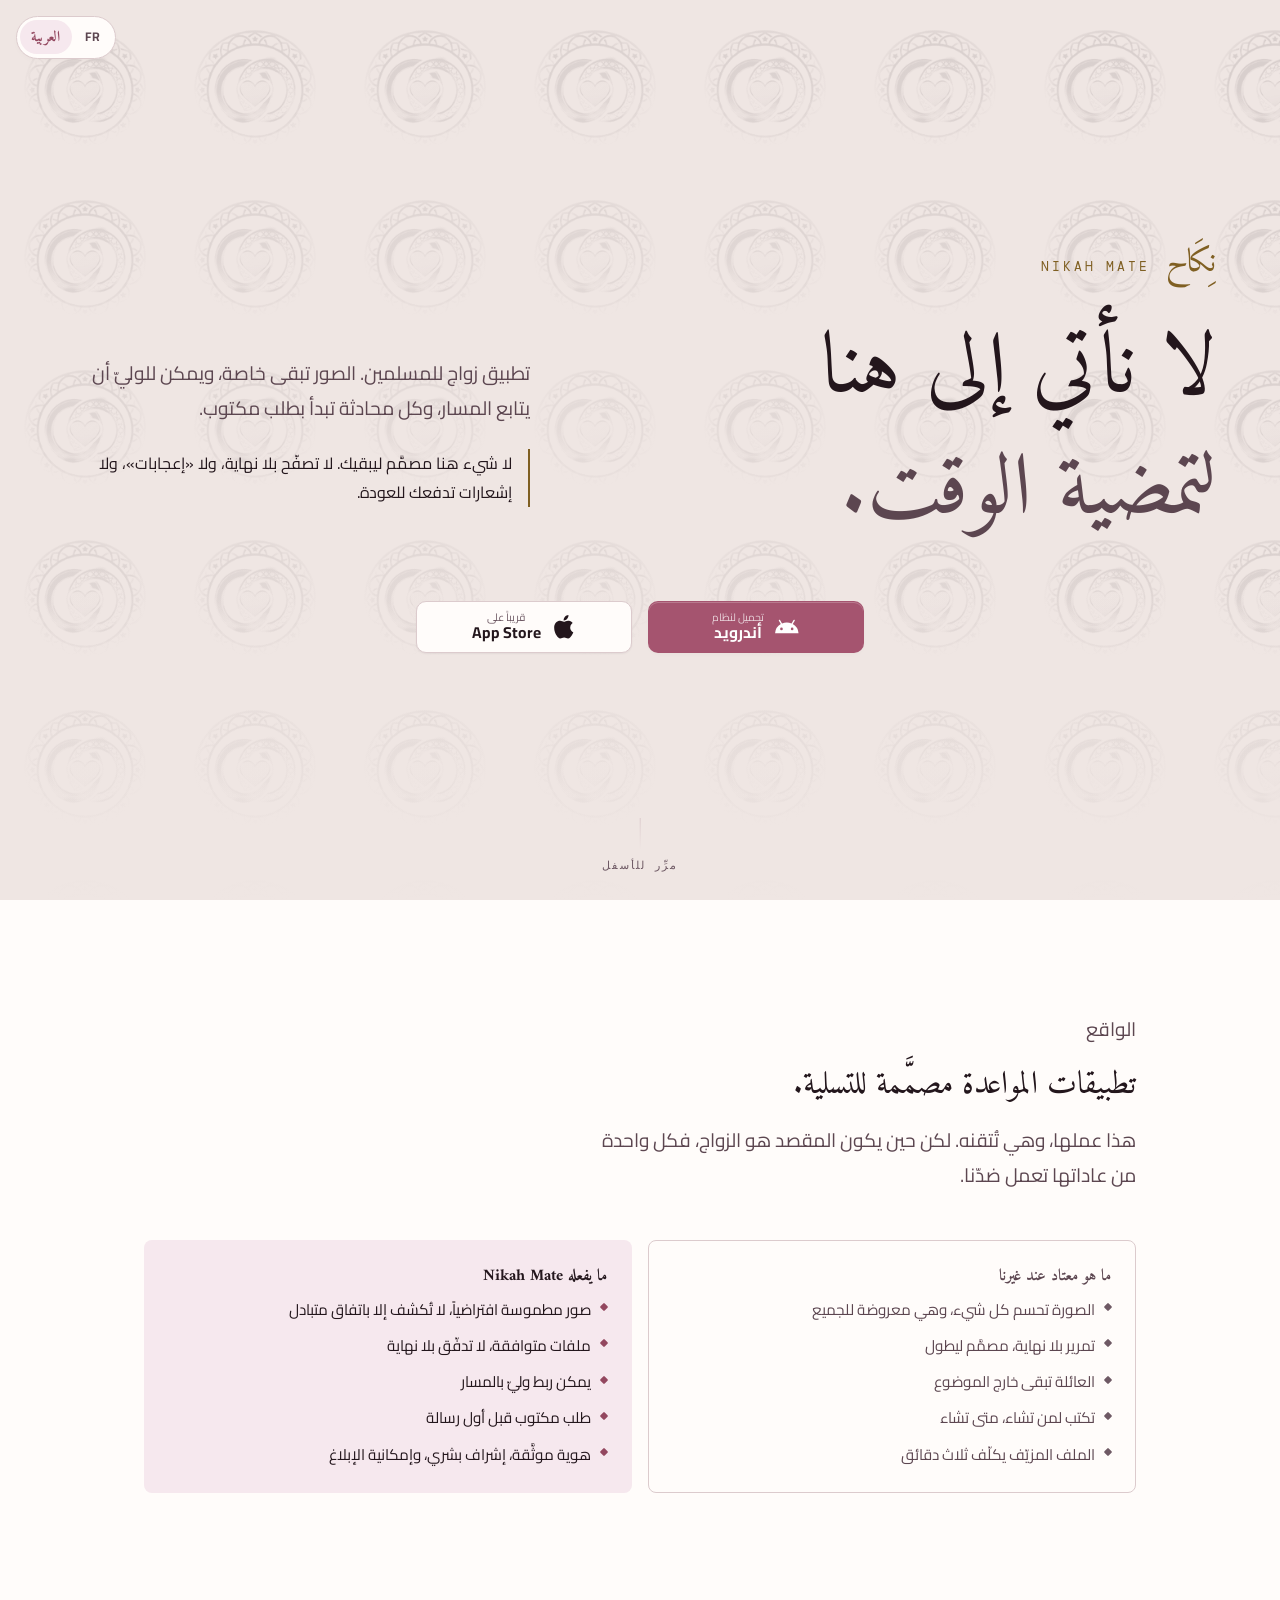
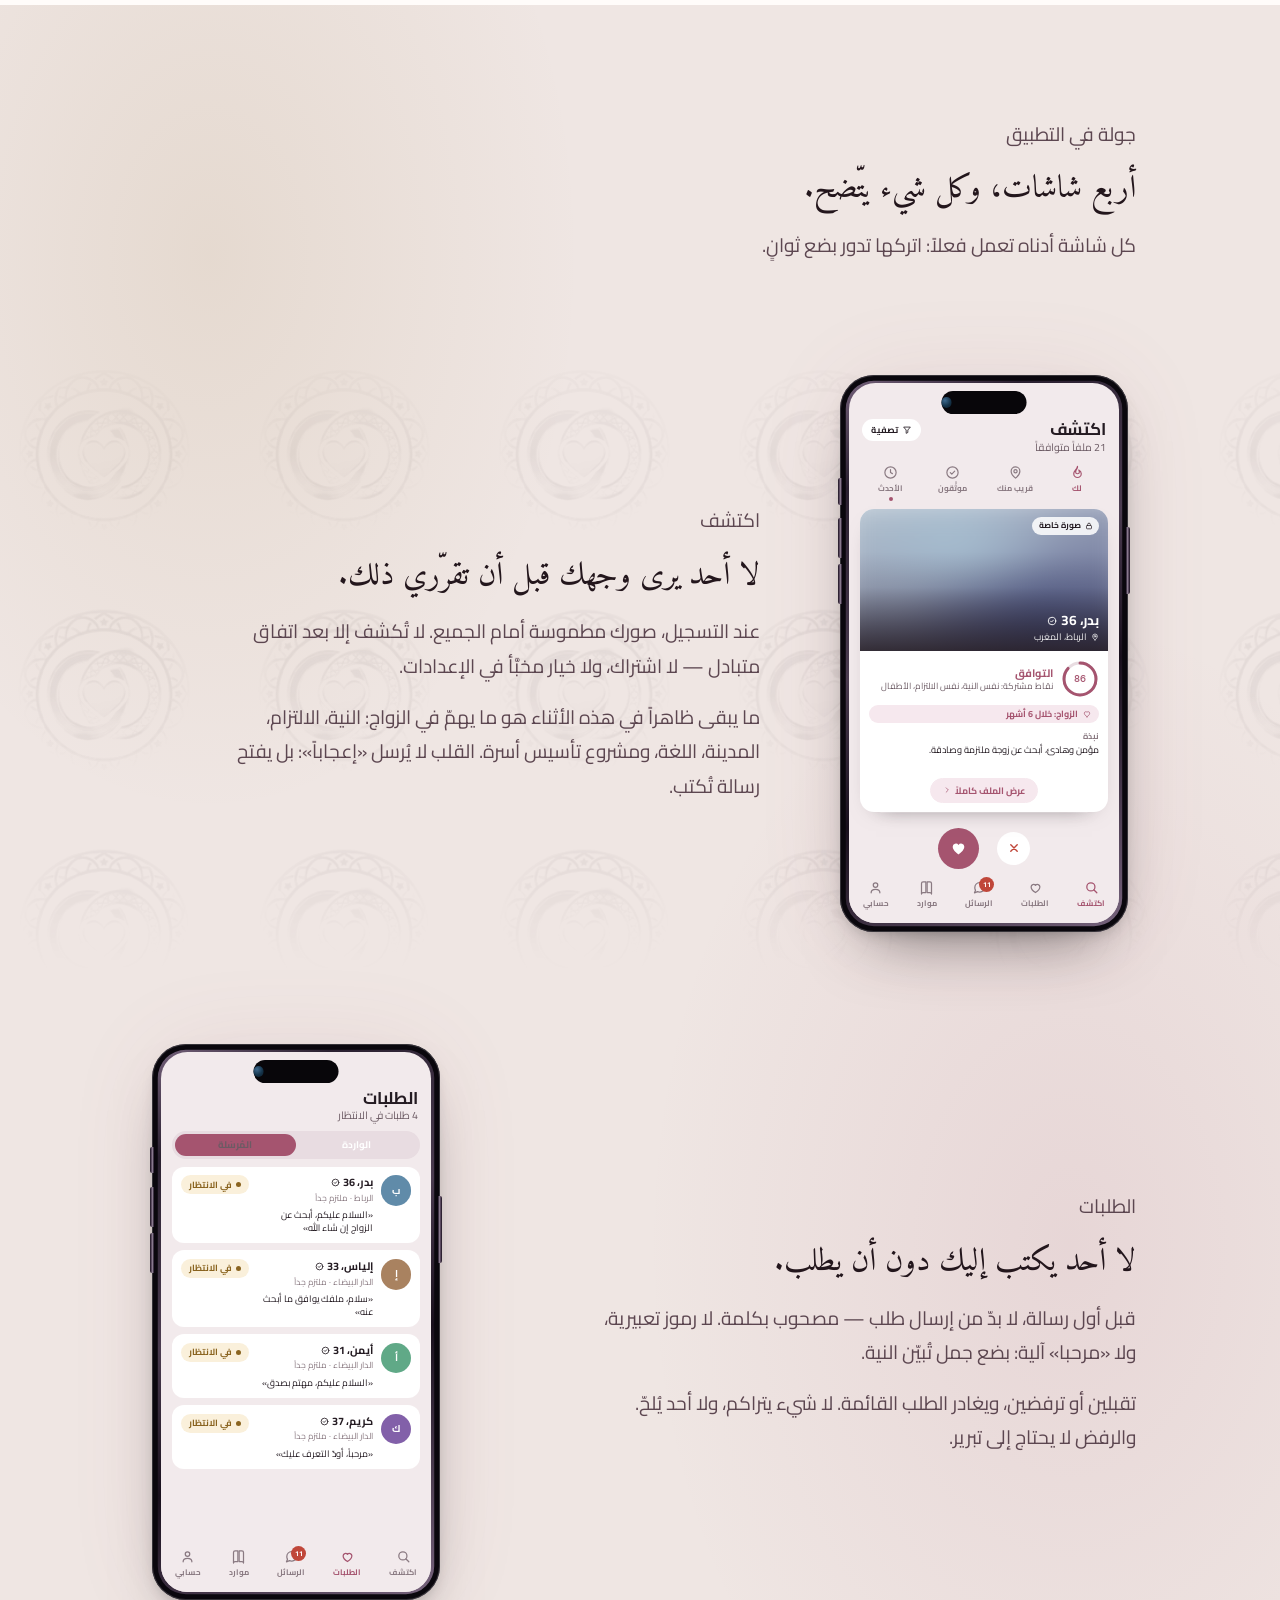
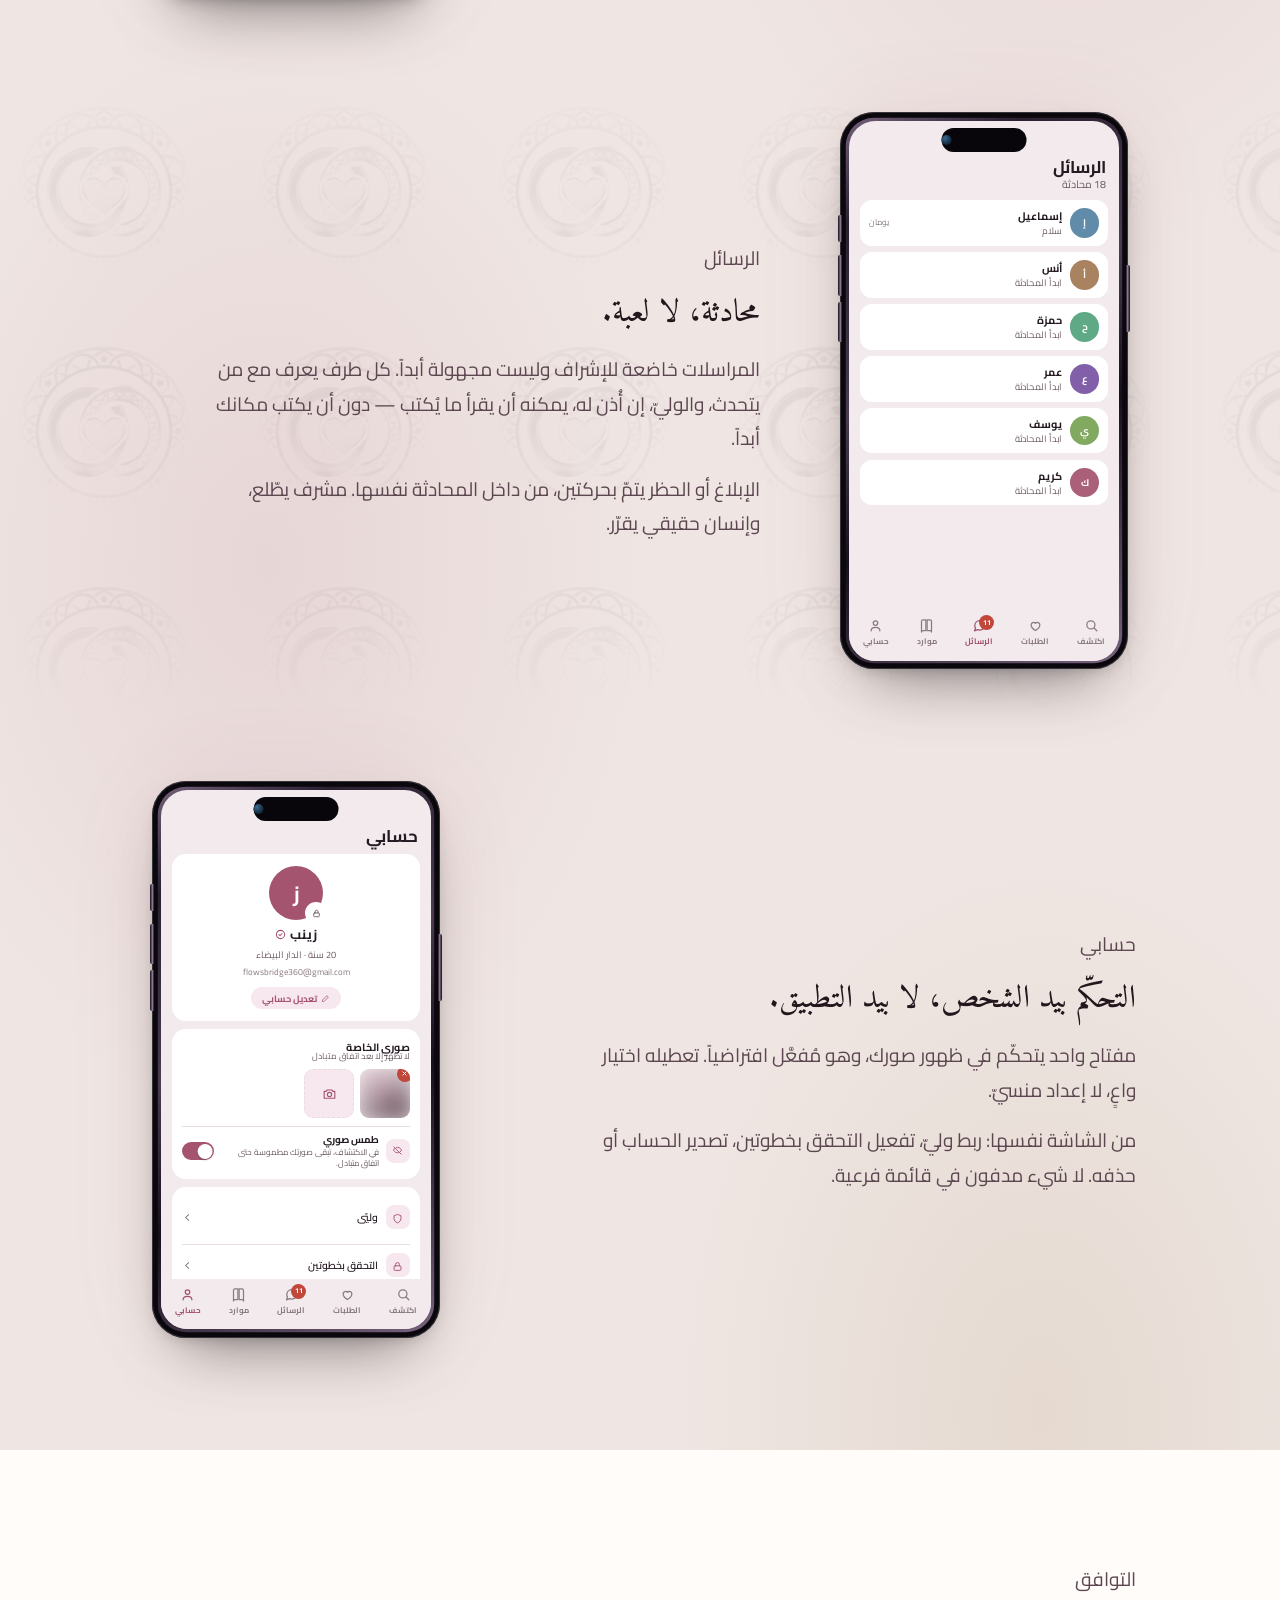
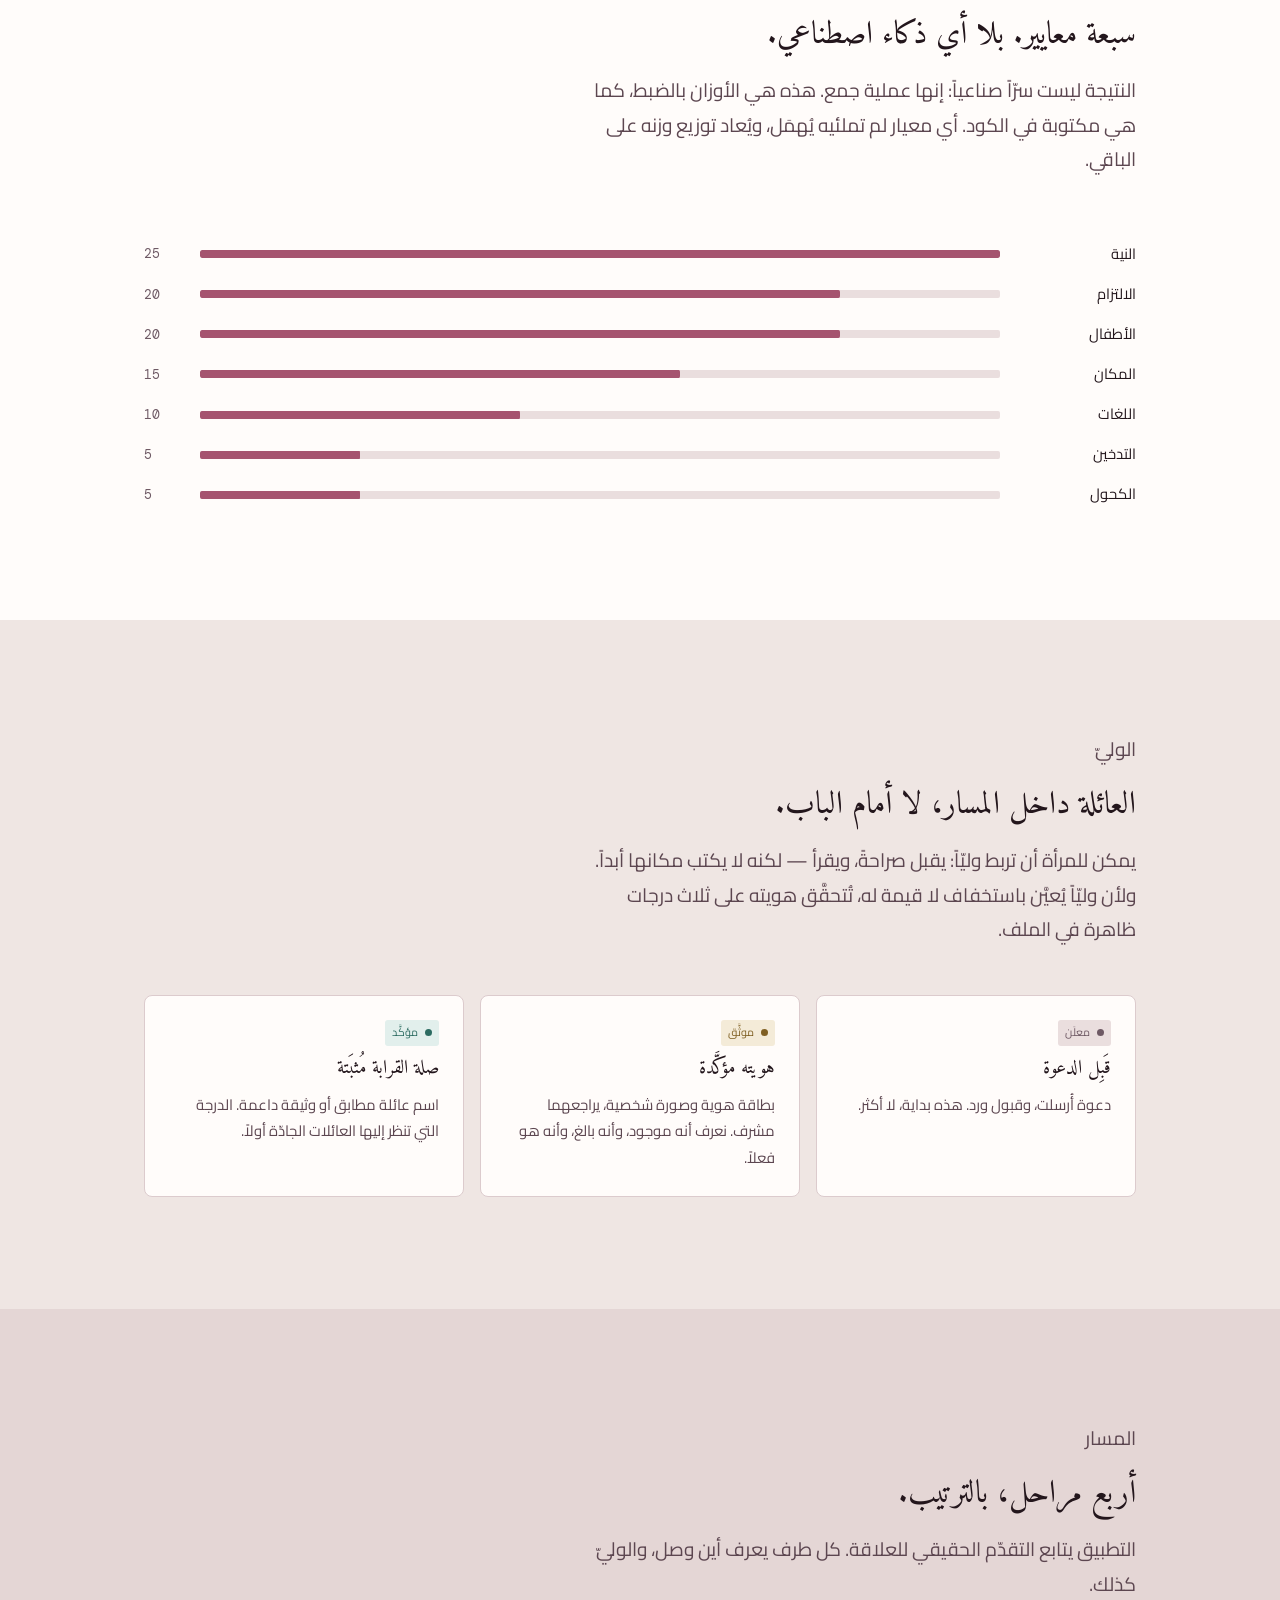
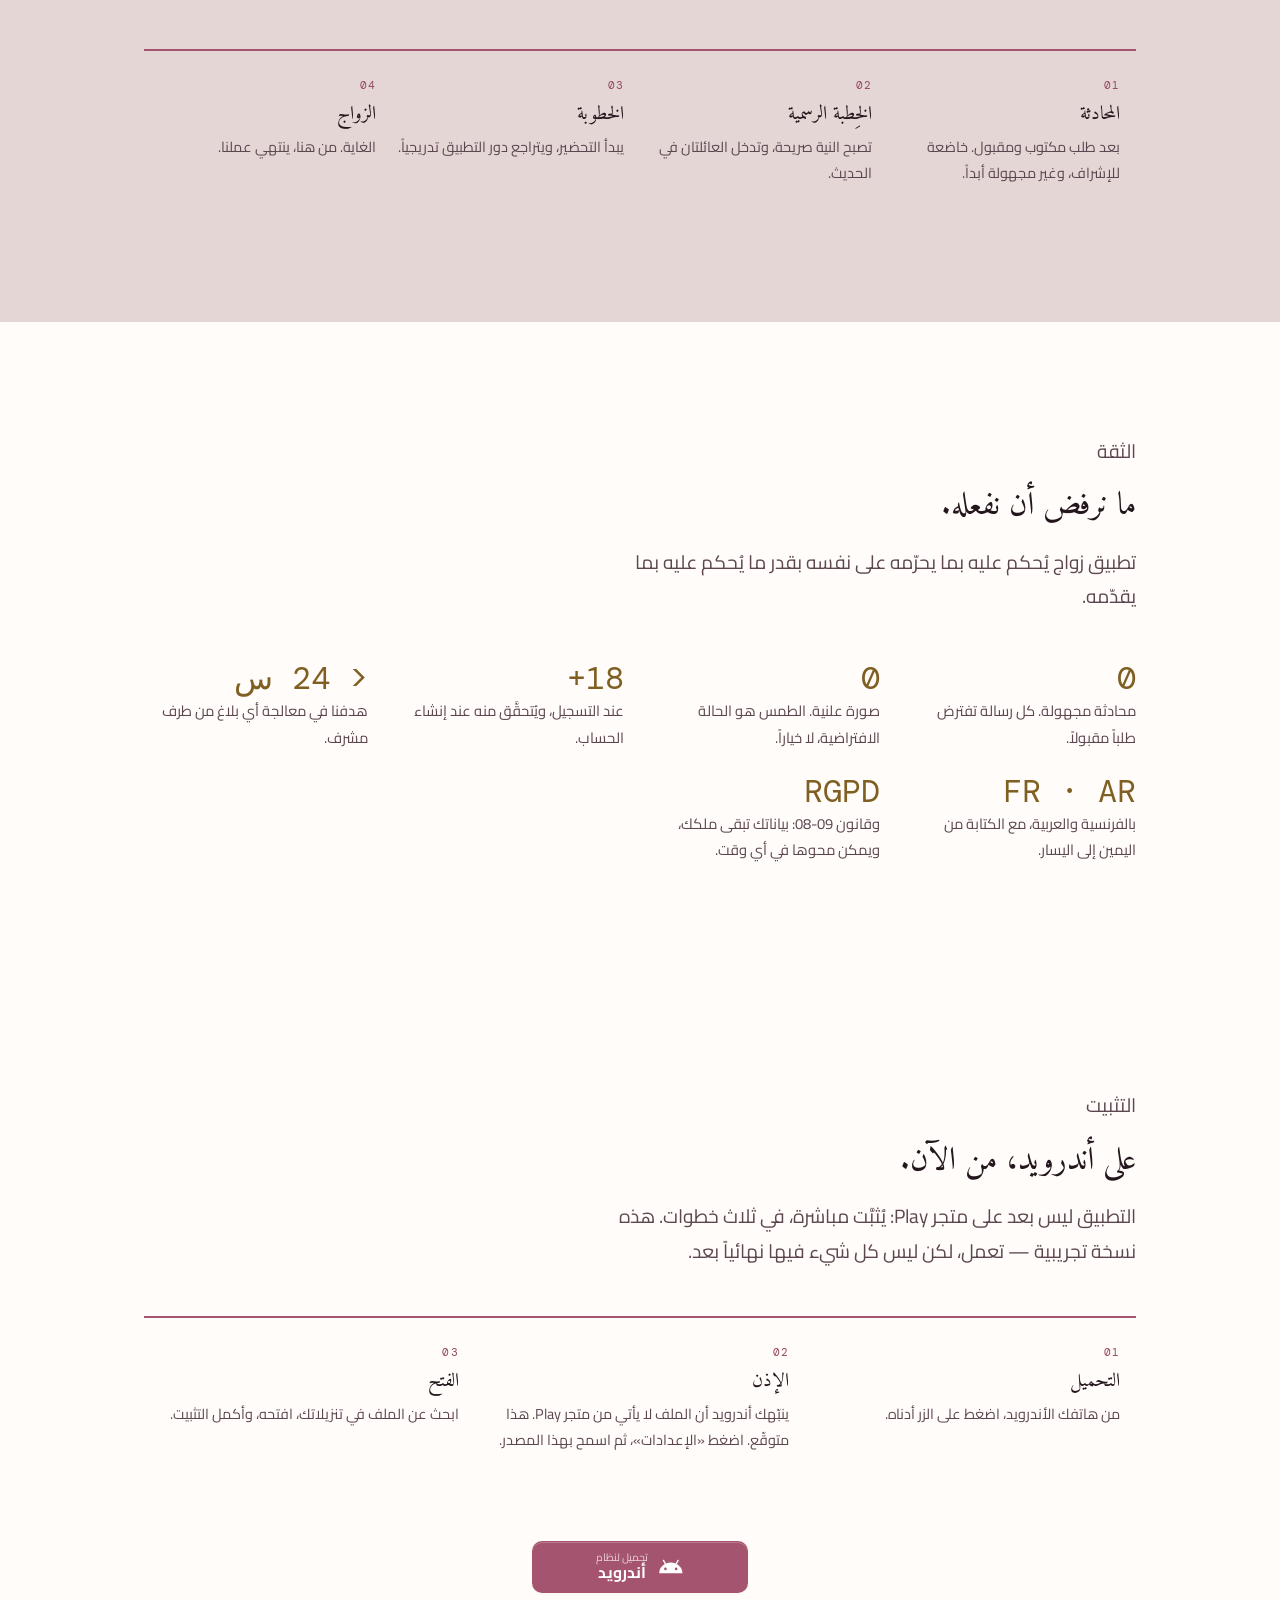
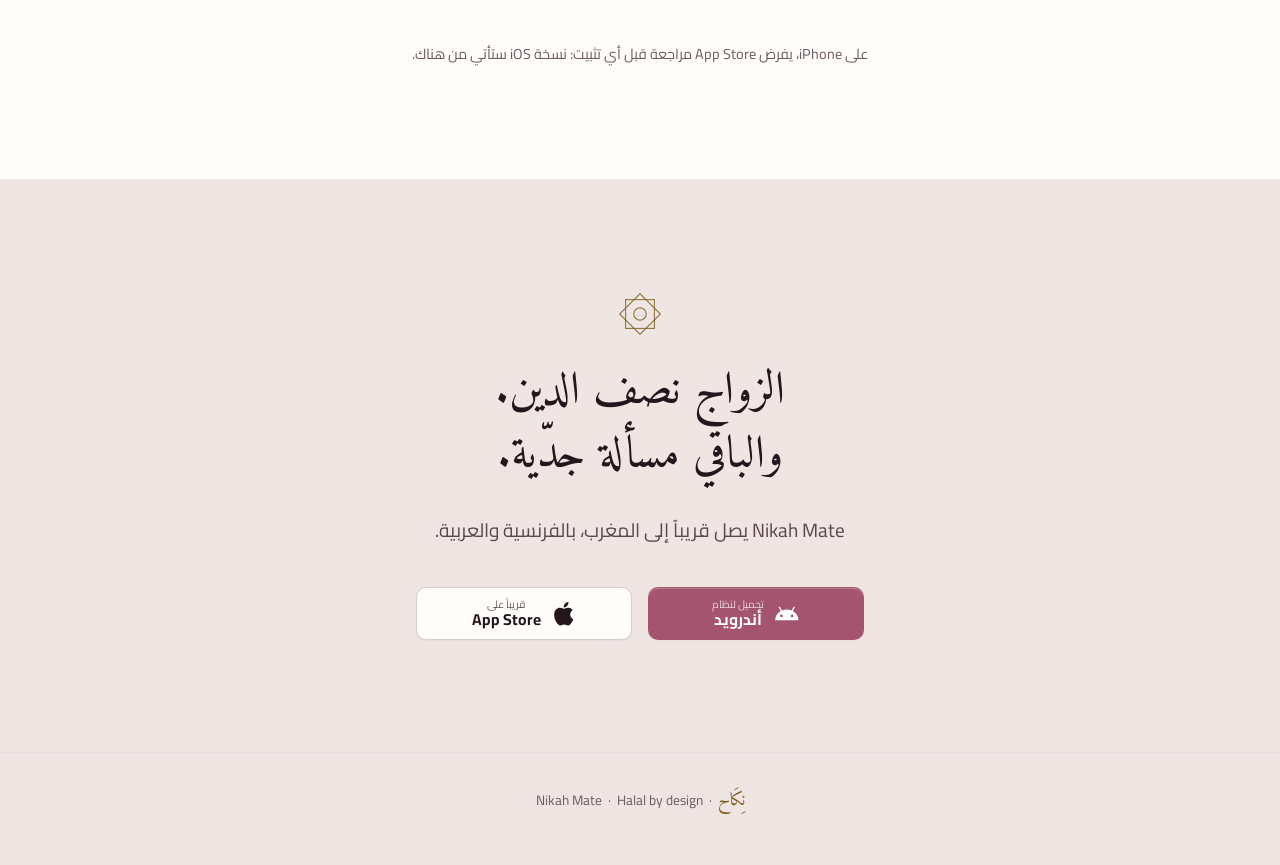
==== commit dc447afa: "style(i18n): use Cairo for arabic body and UI text" ====
--- a/ar/index.html
+++ b/ar/index.html
@@ -39,7 +39,7 @@
 
 <link rel="preconnect" href="https://fonts.googleapis.com">
 <link rel="preconnect" href="https://fonts.gstatic.com" crossorigin>
-<link rel="stylesheet" href="https://fonts.googleapis.com/css2?family=Amiri:wght@400;700&family=DM+Mono:wght@400;500&family=Noto+Sans+Arabic:wght@400;500;700&family=DM+Sans:opsz,wght@9..40,400;9..40,500;9..40,700&family=Marcellus&display=swap">
+<link rel="stylesheet" href="https://fonts.googleapis.com/css2?family=Amiri:wght@400;700&family=DM+Mono:wght@400;500&family=Cairo:wght@400;500;600;700&family=DM+Sans:opsz,wght@9..40,400;9..40,500;9..40,700&family=Marcellus&display=swap">
 
 <link rel="stylesheet" href="../assets/styles.css">
 <script src="../assets/app.js" defer></script>
--- a/assets/styles.css
+++ b/assets/styles.css
@@ -821,14 +821,14 @@
 [lang="ar"] { --t-5: clamp(2.6rem, 6.8vw, 5.4rem); }
 
 [lang="ar"] body {
-  font-family: "Noto Sans Arabic", "DM Sans", "Segoe UI", system-ui, sans-serif;
-  line-height: 1.85; /* l'arabe demande plus d'air entre les lignes */
+  font-family: Cairo, "Noto Sans Arabic", "DM Sans", "Segoe UI", system-ui, sans-serif;
+  line-height: 1.8; /* Cairo a des lettres hautes : un peu moins d'interligne suffit */
 }
 
 [lang="ar"] h1,
 [lang="ar"] h2,
 [lang="ar"] h3 {
-  font-family: Amiri, "Noto Sans Arabic", Georgia, serif;
+  font-family: Amiri, Cairo, Georgia, serif;
   line-height: 1.4;
   letter-spacing: 0;
 }
@@ -837,10 +837,11 @@
    liée, espacer les lettres la casse littéralement. */
 [lang="ar"] .eyebrow,
 [lang="ar"] .store .small,
-[lang="ar"] .tier .chip {
+[lang="ar"] .tier .chip,
+[lang="ar"] .ph-screen {
   letter-spacing: 0;
   text-transform: none;
-  font-family: "Noto Sans Arabic", "DM Mono", monospace;
+  font-family: Cairo, "Noto Sans Arabic", sans-serif;
 }
 
 /* Les chiffres, eux, restent en caractères latins. */
